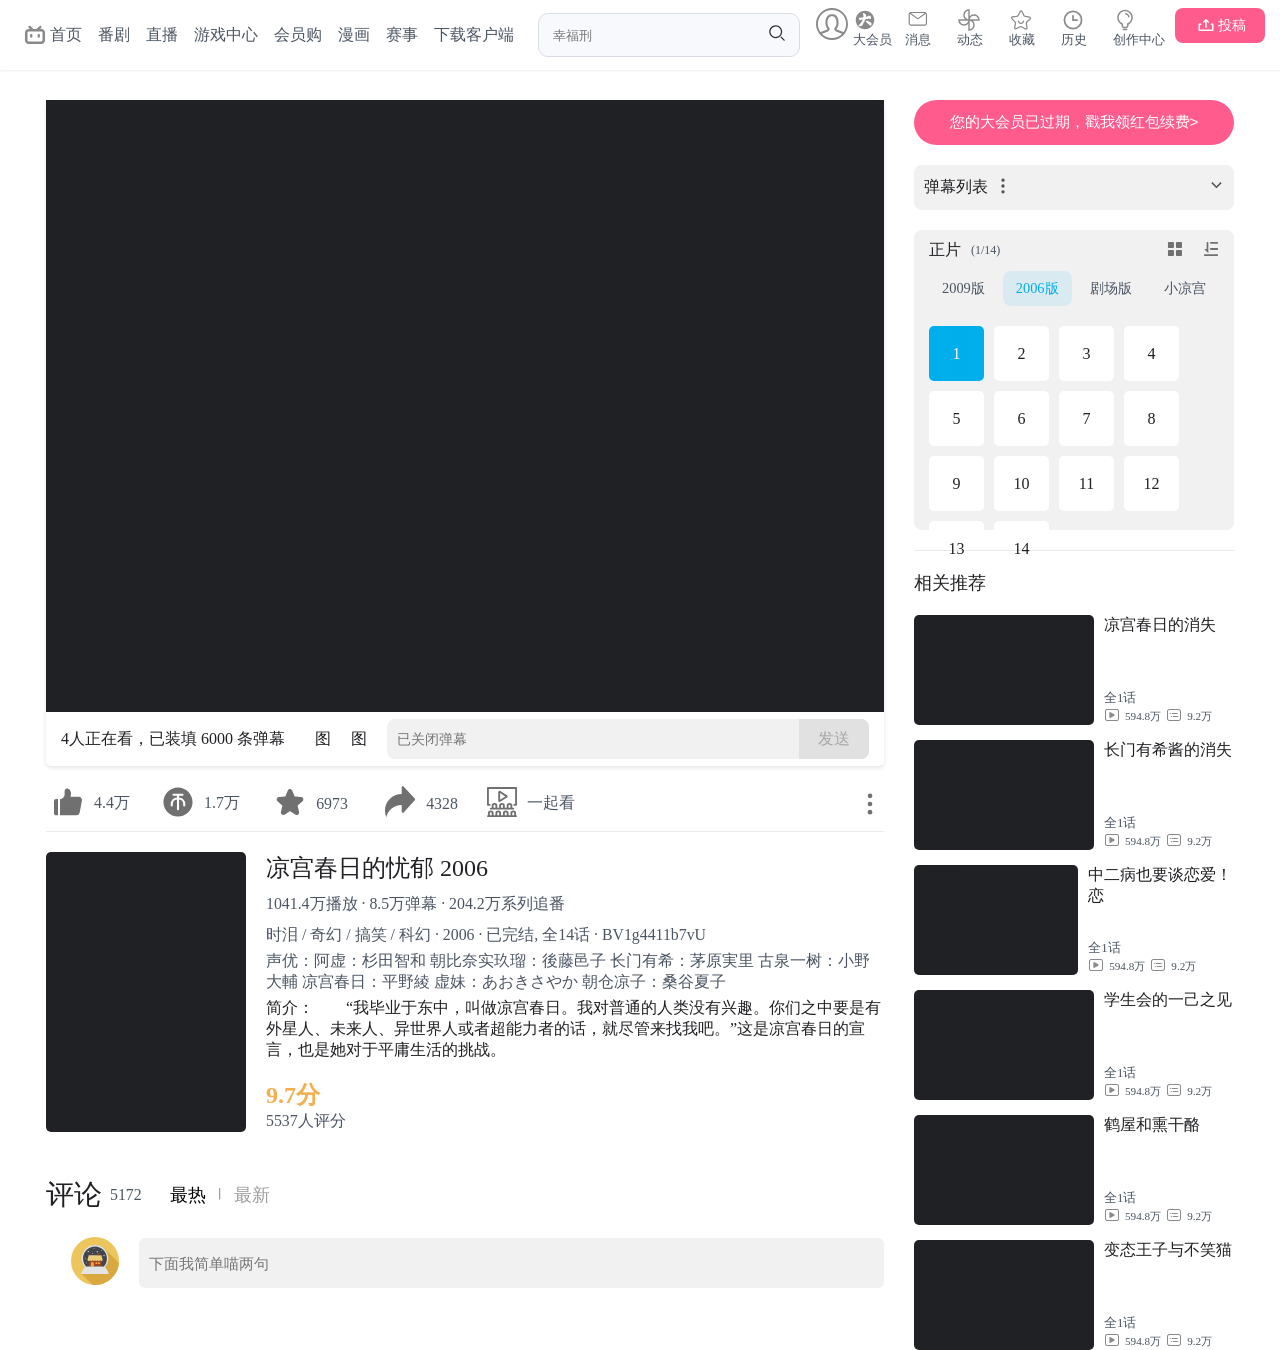
==== bilibili-anime/detail/index.html @ 94cf8c4b "b站番剧首页及详情页框架" ====
<!DOCTYPE html>
<html lang="en">
<head>
    <meta charset="UTF-8">
    <meta name="viewport" content="width=device-width, initial-scale=1.0">
    <title>凉宫春日的忧郁 2006-番剧-全集-高清</title>
    <link rel="stylesheet" href="style.css">
</head>
<body>
    <div class="page-container">
        <header class="site-header">
            <div class="header-inner">
                <nav class="main-nav">
                    <a href="#">
                        <svg t="1775876955881" class="icon" viewBox="0 0 1024 1024" version="1.1" xmlns="http://www.w3.org/2000/svg" p-id="27644" width="24" height="24"><path d="M774.4 134.4c12.8 12.8 12.8 25.6 12.8 38.4 0 12.8-6.4 25.6-12.8 38.4l-44.8 44.8h51.2c44.8 0 83.2 19.2 115.2 44.8 32 32 44.8 70.4 44.8 115.2v320c0 89.6-70.4 160-160 160H243.2c-89.6 0-160-70.4-160-160v-320C83.2 326.4 160 256 243.2 256h51.2l-51.2-51.2c-12.8-12.8-19.2-32-12.8-51.2 6.4-19.2 19.2-32 38.4-38.4 19.2-6.4 38.4 0 51.2 12.8l115.2 115.2c0 6.4 6.4 6.4 6.4 12.8H576c0-6.4 6.4-6.4 6.4-12.8L704 134.4c12.8-12.8 25.6-12.8 38.4-12.8 12.8-6.4 25.6 0 32 12.8z m6.4 230.4H243.2c-25.6 0-51.2 19.2-51.2 44.8v326.4c0 25.6 19.2 51.2 51.2 51.2h537.6c25.6 0 51.2-19.2 51.2-51.2V409.6c0-25.6-25.6-44.8-51.2-44.8zM352 467.2c32 0 51.2 25.6 51.2 51.2V576c0 32-25.6 51.2-51.2 51.2s-51.2-19.2-51.2-51.2v-51.2c0-32 19.2-57.6 51.2-57.6z m320 0c32 0 51.2 25.6 51.2 51.2V576c0 32-25.6 51.2-51.2 51.2s-51.2-19.2-51.2-51.2v-51.2c0-32 19.2-57.6 51.2-57.6z" p-id="27645" fill="#8a8a8a"></path></svg>
                        首页
                    </a>
                    <a href="#">番剧</a>
                    <a href="#">直播</a>
                    <a href="#">游戏中心</a>
                    <a href="#">会员购</a>
                    <a href="#">漫画</a>
                    <a href="#">赛事</a>
                    <a href="#">下载客户端</a>
                </nav>
                <div class="search-area">
                    <div class="search-box">
                        <input type="text" placeholder="幸福刑">
                        <span class="search-icon">
                            <svg t="1775877049359" class="icon" viewBox="0 0 1024 1024" version="1.1" xmlns="http://www.w3.org/2000/svg" p-id="28693" width="20" height="20"><path d="M446.112323 177.545051c137.567677 0.219798 252.612525 104.59798 266.162424 241.493333 13.562828 136.895354-78.778182 261.818182-213.617777 289.008485-134.852525 27.203232-268.386263-52.156768-308.945455-183.608889s25.018182-272.252121 151.738182-325.779394A267.235556 267.235556 0 0 1 446.112323 177.545051m0-62.060607c-182.794343 0-330.989899 148.195556-330.989899 330.989899s148.195556 330.989899 330.989899 330.989899 330.989899-148.195556 330.989899-330.989899-148.195556-330.989899-330.989899-330.989899z m431.321212 793.341415a30.849293 30.849293 0 0 1-21.94101-9.102223l-157.220202-157.220202c-11.752727-12.179394-11.584646-31.534545 0.37495-43.50707 11.972525-11.972525 31.327677-12.140606 43.494141-0.37495l157.220202 157.220202a31.036768 31.036768 0 0 1 6.723232 33.810101 31.004444 31.004444 0 0 1-28.651313 19.174142z m0 0" p-id="28694" fill="#2c2c2c"></path></svg>
                        </span>
                    </div> 
                </div>
                <div class="user-actions">
                    <div class="user-avatar">
                        <svg t="1775876701155" class="icon" viewBox="0 0 1024 1024" version="1.1" xmlns="http://www.w3.org/2000/svg" p-id="26487" width="32" height="32"><path d="M512 0.007C229.233 0.007 0.006 229.234 0.006 512.001c0 116.573 38.964 224.043 104.572 310.106a514.544 514.544 0 0 0 92.449 93.56c34.369 26.855 72.256 49.414 112.854 66.876 62.008 26.67 130.335 41.451 202.118 41.451 71.782 0 140.11-14.781 202.117-41.451 40.599-17.462 78.485-40.021 112.854-66.876a514.505 514.505 0 0 0 92.454-93.564c65.605-86.064 104.568-193.531 104.568-310.103C1023.993 229.234 794.766 0.007 512 0.007z m319.607 831.601c-34.275 34.274-73.195 62.459-115.998 84.059a454.565 454.565 0 0 1-27.691 12.832C632.232 952.052 573.045 963.994 512 963.994s-120.233-11.942-175.918-35.495a454.593 454.593 0 0 1-27.692-12.832c-42.803-21.6-81.724-49.784-115.999-84.059a459.579 459.579 0 0 1-4.492-4.562c6.345-2.848 14.245-5.729 23.918-9.08 8.408-2.914 17.111-5.929 25.845-9.618 14.907-6.285 30.451-12.971 46.14-19.715 23.398-10.057 47.578-20.449 69.995-29.666l30.563-8.35a33.222 33.222 0 0 0 10.139-4.712c12.417-8.538 22.049-22.939 30.785-39.576 0.767-1.452 1.502-2.988 2.253-4.467 0.417-0.814 0.824-1.631 1.232-2.447a569.712 569.712 0 0 0 7.364-15.315l1.502-3.233c2.09-4.481 3.085-9.264 3.094-14.016 0-0.098 0.017-0.196 0.017-0.286-0.009-1.265-0.148-2.515-0.294-3.763-0.041-0.359-0.034-0.719-0.09-1.079-0.146-0.979-0.424-1.942-0.661-2.905-0.147-0.604-0.237-1.224-0.417-1.819-0.326-1.071-0.776-2.107-1.217-3.145-0.188-0.456-0.326-0.938-0.538-1.396a33.693 33.693 0 0 0-5.51-8.22c-35.014-38.41-57.684-90.998-62.802-144.184a239.113 239.113 0 0 1-1.102-22.784c0-17.895 0.719-34.303 2.082-49.348 9.51-105.333 50.254-143.898 93.259-157.155 16.384-5.054 33.104-6.433 48.55-6.433 21.226 0 44.866 2.612 66.744 13.788 41.765 21.331 77.13 73.896 77.13 199.148 0 41.61-11.242 84.043-31.219 120.763-9.149 16.809-20.123 32.425-32.687 46.205a33.225 33.225 0 0 0-5.502 8.214 33.321 33.321 0 0 0-3.198 13.813c0 0.089-0.019 0.179-0.027 0.276-0.008 1.013 0.116 2.024 0.205 3.036 0.049 0.613 0.032 1.226 0.122 1.829 0.074 0.499 0.23 0.997 0.319 1.494 0.212 1.111 0.399 2.229 0.726 3.331 0.008 0.05 0.032 0.091 0.049 0.14a33.294 33.294 0 0 0 1.698 4.496l1.495 3.233c11.827 25.617 23.917 49.617 41.634 61.806a33.393 33.393 0 0 0 10.138 4.712l30.573 8.35c19.332 7.951 39.96 16.768 60.287 25.502 3.281 1.406 6.571 2.818 9.828 4.221h0.009c15.634 6.728 31.136 13.39 46.01 19.658 8.728 3.689 17.431 6.704 25.848 9.618 9.669 3.352 17.567 6.232 23.911 9.08a448.73 448.73 0 0 1-4.492 4.561z m48.364-57.002c-14.813-9.058-31.191-14.734-45.89-19.825-7.723-2.679-15.029-5.209-21.731-8.042-14.791-6.244-30.196-12.865-45.739-19.543a1668.28 1668.28 0 0 1-4.146-1.779c-23.021-9.903-46.623-20.034-68.77-29.104a34.286 34.286 0 0 0-3.92-1.329l-24.147-6.597c-2.891-3.992-6.351-10.344-9.486-16.564 6.687-8.579 12.858-17.568 18.612-26.841 30.858-49.708 48.01-108.477 48.01-167.711 0-115.636-28.652-185.581-69.323-226.627-40.671-41.046-93.359-53.185-141.433-53.185h-0.01c-87.136 0-189.434 39.871-207.842 219.477-1.91 18.579-2.914 38.654-2.914 60.336 0 4.392 0.098 8.784 0.276 13.167 0.409 9.527 1.291 19.021 2.556 28.467 1.648 12.27 3.976 24.441 7.028 36.417 2.033 8.001 4.408 15.902 7.045 23.715 0.155 0.466 0.285 0.931 0.449 1.396 0.441 1.274 0.939 2.53 1.388 3.804 11.298 31.602 27.429 61.349 47.879 87.586-0.303 0.597-0.613 1.185-0.915 1.78-0.555 1.07-1.103 2.146-1.666 3.199-0.253 0.467-0.497 0.914-0.751 1.372a172.445 172.445 0 0 1-2.016 3.608 99.177 99.177 0 0 1-1.29 2.189c-0.131 0.227-0.27 0.456-0.408 0.685a69.245 69.245 0 0 1-2.115 3.224l0.025 0.009c-0.114 0.156-0.237 0.359-0.343 0.507l-24.147 6.588c-1.34 0.367-2.646 0.808-3.919 1.329-23.461 9.616-48.605 20.435-72.933 30.884-15.543 6.678-30.939 13.299-45.732 19.543-6.71 2.833-14.008 5.363-21.731 8.042-14.702 5.092-31.081 10.768-45.895 19.826-19.277-26.941-35.513-55.919-48.527-86.688-23.553-55.686-35.495-114.873-35.495-175.918S71.947 391.77 95.5 336.085c22.762-53.816 55.361-102.16 96.891-143.69s89.874-74.128 143.69-96.891C391.767 71.949 450.955 60.007 512 60.007c61.045 0 120.232 11.942 175.918 35.495 53.815 22.763 102.159 55.361 143.689 96.891 41.529 41.53 74.128 89.875 96.891 143.69 23.553 55.685 35.495 114.873 35.495 175.918s-11.942 120.232-35.495 175.918c-13.015 30.769-29.251 59.746-48.527 86.687z" fill="#8a8a8a" p-id="26488"></path></svg>
                    </div>
                    <button class="icon-btn">
                        <div class="btn-icon">
                            <svg t="1775875142029" class="icon" viewBox="0 0 1024 1024" version="1.1" xmlns="http://www.w3.org/2000/svg" p-id="9414" width="24" height="24"><path d="M579.490909 546.909091zM572.509091 544.581818v-2.327273 2.327273zM512 116.363636C293.236364 116.363636 116.363636 293.236364 116.363636 512s176.872727 395.636364 395.636364 395.636364 395.636364-176.872727 395.636364-395.636364S730.763636 116.363636 512 116.363636z m-132.654545 288.581819h20.945454c0 2.327273-4.654545 2.327273-6.981818 2.327272h-6.981818c-2.327273 0-4.654545 0-6.981818-2.327272 0 2.327273 0 2.327273 0 0z m-16.29091 2.327272c4.654545 0 9.309091 0 11.636364-2.327272h2.327273c-6.981818 0-13.963636 2.327273-23.272727 2.327272h9.30909z m-34.90909 4.654546c4.654545 0 6.981818 0 11.636363-2.327273-2.327273 2.327273-6.981818 2.327273-11.636363 2.327273z m-6.981819 2.327272c-9.309091 2.327273-16.290909 4.654545-25.6 6.981819V418.909091c9.309091-2.327273 18.618182-4.654545 25.6-4.654546z m200.145455 76.8l-11.636364 2.327273-2.327272 2.327273-2.327273 4.654545v4.654546l2.327273-4.654546v-2.327272l2.327272 2.327272 2.327273-2.327272 2.327273 2.327272-2.327273-2.327272 2.327273 2.327272 2.327272 2.327273v2.327273l-2.327272 2.327273-2.327273 4.654545h-2.327273l2.327273 2.327273 2.327273 2.327272-4.654546 9.309091-4.654545 9.309091v2.327273l-2.327273 6.981818v4.654546h-2.327273l-2.327272-2.327273V553.890909l-2.327273 2.327273v2.327273l2.327273-2.327273v-4.654546l2.327272 2.327273v2.327273l2.327273 2.327273v4.654545l-2.327273 2.327273-2.327272 2.327272 2.327272 2.327273v4.654546-2.327273l-2.327272 4.654545 2.327272 2.327273h-2.327272l-9.309091 2.327273v-11.636364l2.327272-4.654545v-4.654546H488.727273v-4.654545 4.654545h-2.327273V558.545455l2.327273-2.327273h2.327272l2.327273-2.327273v-6.981818h2.327273l2.327273-4.654546v-2.327272l-2.327273-2.327273-2.327273 2.327273h-2.327273V535.272727l-2.327272 2.327273-2.327273 6.981818-2.327273 9.309091v4.654546l-4.654545 2.327272v4.654546h2.327273v4.654545l4.654545 2.327273h-2.327273l2.327273 4.654545-4.654545 2.327273v4.654546l2.327272 2.327272-4.654545 4.654546v-4.654546l-2.327273-2.327272h-4.654545 2.327272V581.818182v2.327273l-2.327272 2.327272v-2.327272h-2.327273V577.163636v4.654546l-4.654546 4.654545-2.327272 2.327273v11.636364h2.327272l2.327273-2.327273v4.654545l-2.327273-2.327272h-2.327272l-2.327273 4.654545v-2.327273 2.327273-2.327273l-2.327273 2.327273v2.327273l-2.327272 2.327273-2.327273 4.654545v2.327273l-2.327273 2.327272v4.654546h2.327273v-2.327273l4.654545-4.654545v-2.327273 4.654545l-2.327272 2.327273-2.327273 4.654546h2.327273v2.327272h-4.654546V635.345455v-2.327273l-2.327273 2.327273-2.327272-2.327273V640l-2.327273 4.654545v2.327273l-2.327273 2.327273-2.327273 4.654545v4.654546h2.327273l-2.327273 2.327273v2.327272l-2.327272 4.654546-4.654546 9.309091v2.327272l-4.654545 4.654546v2.327273l-2.327273 2.327272h2.327273v2.327273l-2.327273 2.327273-9.309091 4.654545v11.636364l-4.654545 2.327273 2.327272 2.327272-2.327272 4.654546h-2.327273v2.327272l-4.654545 2.327273v2.327273l-2.327273 4.654545-2.327273 4.654546-2.327273 4.654545-2.327272 2.327273-2.327273 2.327273-4.654546 2.327272h-2.327272v2.327273l2.327272 2.327273h-4.654545l-2.327273 2.327273h-2.327272l-2.327273 2.327272H372.363636v4.654546h-2.327272l-9.309091 2.327273-4.654546 2.327272h-2.327272l-2.327273 2.327273h-4.654546l2.327273-2.327273h-2.327273l-2.327272 2.327273h-2.327273l-2.327273 2.327273h-6.981818l-4.654545 2.327272h-6.981819l-2.327272 2.327273h-25.6l-9.309091-2.327273h-2.327273l-11.636364-4.654545-6.981818-9.309091-6.981818-2.327273v-4.654545l-4.654545-2.327273-6.981819-2.327273-4.654545-4.654545-2.327273 2.327273v-2.327273h4.654546l-4.654546-2.327273v-2.327272l-2.327273-4.654546v-2.327273l4.654546-6.981818V721.454545h2.327273l4.654545-2.327272h2.327273l2.327273-2.327273h-2.327273H256l2.327273-4.654545h2.327272l6.981819-2.327273 6.981818-4.654546v-2.327272h2.327273v2.327272l2.327272-2.327272V698.181818h2.327273l2.327273-2.327273h2.327272l2.327273-4.654545 16.290909-16.290909 2.327273-4.654546 4.654545-6.981818 2.327273-4.654545 2.327273-2.327273 2.327273-4.654545 4.654545-2.327273 2.327273-4.654546 2.327273-2.327272v-2.327273h2.327272v2.327273h2.327273l2.327273-4.654546v-4.654545l2.327272-2.327273v2.327273l2.327273-2.327273 2.327273-2.327273v-4.654545 2.327273l4.654545-2.327273 2.327273-6.981818v-2.327273l2.327273-4.654545 2.327273-2.327273 2.327272-2.327273v2.327273l44.218182-69.818182 2.327273-4.654545h-2.327273l2.327273-2.327273v-2.327273l2.327273-4.654545h2.327272v-2.327273l2.327273-2.327273v2.327273l2.327273-2.327273v-4.654545l9.309091-9.309091-11.636364-2.327273v-2.327273l2.327273-2.327272v-2.327273l2.327272-4.654546h-2.327272v2.327273l-2.327273-2.327273V488.727273c-4.654545 0-6.981818 0-11.636364 2.327272-2.327273 0-6.981818 0-9.309091 2.327273-2.327273 2.327273-4.654545 2.327273-6.981818 2.327273-6.981818 2.327273 0 2.327273-4.654545 4.654545-2.327273 0-4.654545 2.327273-6.981818 4.654546-2.327273 2.327273-6.981818 4.654545-11.636364 4.654545H349.090909c2.327273 0 4.654545-2.327273 6.981818-2.327272 2.327273 0 4.654545 0 6.981818-2.327273-11.636364 0-32.581818 2.327273-30.254545 2.327273-2.327273-2.327273-4.654545-2.327273-6.981818 0 0 2.327273 0 2.327273-4.654546 2.327272 2.327273 0 2.327273-2.327273 4.654546-2.327272-4.654545 0-6.981818 0-9.309091 2.327272-2.327273 2.327273-4.654545 0-2.327273 0h-2.327273c-2.327273 2.327273-2.327273 4.654545-4.654545 4.654546h-6.981818c-2.327273 0-4.654545 0-6.981818 2.327272 0 0-2.327273 0-2.327273 2.327273-2.327273-2.327273-9.309091-4.654545-9.309091-4.654545-2.327273-2.327273-6.981818-4.654545-6.981818-9.309091 0 0-2.327273-4.654545-4.654546-6.981818 0-2.327273-4.654545-9.309091-6.981818-9.309091 0-2.327273-2.327273-6.981818-2.327273-6.981818-4.654545-4.654545-4.654545-13.963636-6.981818-18.618182-2.327273-2.327273-2.327273-6.981818-2.327272-11.636364h-2.327273c0-2.327273 0-9.309091 2.327273-11.636364v-9.30909c0-2.327273-2.327273-6.981818-2.327273-9.309091 0-4.654545 0-9.309091 4.654545-11.636364 0 0 2.327273 0 2.327273 4.654545 0 2.327273 2.327273 2.327273 4.654545 2.327273 4.654545 0 6.981818 0 11.636364-2.327273h2.327273c2.327273 0 4.654545 2.327273 6.981818 0 2.327273-2.327273 4.654545-2.327273 6.981818-2.327272h2.327273c-2.327273 2.327273-6.981818 6.981818-9.309091 6.981818-2.327273 0-4.654545 2.327273-4.654545 2.327273 2.327273 0 4.654545 0 6.981818-2.327273v2.327273c6.981818 0 11.636364 0 18.618182-2.327273 6.981818 0 16.290909-2.327273 23.272727-2.327273 13.963636 0 25.6-4.654545 37.236363-6.981818 9.309091-2.327273 41.890909-9.309091 48.872728-9.309091h4.654545c0-2.327273 2.327273-2.327273 4.654546-2.327273v2.327273h2.327272l2.327273-2.327273h9.309091c0-2.327273 0-4.654545 2.327273-4.654545 0 0-2.327273 0-2.327273 2.327273v-4.654546c0 2.327273 2.327273 2.327273 2.327273 2.327273h4.654545v-4.654546l2.327273-2.327272 2.327273-2.327273h-2.327273v-2.327273l2.327273-2.327272v-4.654546h-2.327273V372.363636H442.181818v-2.327272l2.327273-4.654546-2.327273 2.327273V360.727273l2.327273-2.327273V349.090909l2.327273-4.654545-2.327273-9.309091v-11.636364l-2.327273-4.654545-2.327273-20.945455-2.327272-2.327273v-2.327272l-2.327273-2.327273 2.327273-4.654546h-2.327273v-4.654545l-6.981818-2.327273v-6.981818l-2.327273-6.981818-2.327273-2.327273 2.327273-4.654545-6.981818-2.327273 2.327273-2.327273v-2.327272H418.909091l-2.327273-4.654546-2.327273-2.327273v-4.654545l2.327273-2.327273V232.727273h2.327273l2.327273-2.327273h2.327272l2.327273-2.327273h4.654546v-2.327272h-2.327273H449.163636l4.654546 2.327272 2.327273-2.327272h2.327272l4.654546 2.327272h2.327272v-2.327272H472.436364l4.654545 2.327272 4.654546 2.327273h6.981818l4.654545 2.327273 6.981818 4.654545 2.327273 2.327273h2.327273l2.327273 2.327273 4.654545 2.327272 2.327273 2.327273v4.654546l6.981818 4.654545 2.327273 4.654545 4.654545 4.654546 2.327273 4.654545 2.327273-2.327272 2.327272 2.327272 2.327273 4.654546h2.327273l2.327272 4.654545 2.327273 4.654546 2.327273 2.327272h2.327273v2.327273l2.327272 2.327273v2.327273l2.327273 2.327272v2.327273l2.327273 4.654546-2.327273 2.327272h2.327273l2.327273 4.654546v13.963636h2.327272l-2.327272 6.981818v6.981818l-2.327273 2.327273v4.654546l2.327273 2.327272-2.327273 4.654546-2.327273 2.327273 2.327273 2.327272-6.981818 9.309091 2.327272 4.654546v4.654545h-2.327272v9.309091l4.654545-2.327273h-2.327273 2.327273c2.327273 2.327273 4.654545 0 4.654546 0 2.327273 0 4.654545-2.327273 4.654545-2.327272h4.654545v-2.327273h2.327273c2.327273 0 2.327273 0 2.327273-2.327273 4.654545-2.327273 9.309091 0 13.963636-2.327273 2.327273 0 6.981818-4.654545 9.309091-6.981818 2.327273 0 2.327273-2.327273 4.654546-2.327273h-6.981819l-2.327272-4.654545h2.327272c0-2.327273 2.327273-4.654545 2.327273-4.654545h4.654546v-2.327273c2.327273 0 2.327273 0 2.327272 2.327273 0 0 2.327273 0 2.327273-2.327273s2.327273-2.327273 2.327273-4.654546v4.654546c2.327273 0 2.327273 0 4.654545-2.327273l2.327273-2.327273H621.381818c0-2.327273 0-2.327273 2.327273-2.327272 2.327273-2.327273 4.654545-2.327273 4.654545-2.327273h2.327273s4.654545 2.327273 4.654546 0c0 0 2.327273-2.327273 4.654545-2.327273l-2.327273-2.327273-2.327272 2.327273c-2.327273 0-4.654545-2.327273-2.327273-2.327273 2.327273-2.327273 4.654545-2.327273 6.981818-2.327272 0 0 0-2.327273 2.327273-2.327273h4.654545s2.327273 2.327273 4.654546 2.327273c0 0 4.654545-6.981818 6.981818-6.981818 2.327273 0 2.327273 2.327273 2.327273 2.327272v2.327273c2.327273-2.327273 2.327273 0 4.654545 0v2.327273c2.327273 0 2.327273 0 2.327273-2.327273 0 0 2.327273 0 2.327272-2.327273s2.327273-2.327273 4.654546 0l2.327273 2.327273c2.327273 0 2.327273 0 4.654545 2.327273h4.654546s0-2.327273 2.327272-2.327273c0 2.327273 0 2.327273 2.327273 2.327273l2.327273-2.327273c2.327273 0 2.327273 2.327273 2.327272 2.327273s0 2.327273 2.327273 0c0 0 4.654545 2.327273 4.654546 4.654545s0 2.327273 2.327272 4.654546h2.327273c2.327273 0 2.327273 0 2.327273-2.327273s4.654545-2.327273 4.654545-2.327273l4.654546-4.654545h2.327272v9.309091s2.327273 2.327273 0 2.327272h2.327273v4.654546c0-2.327273 2.327273-4.654545 2.327273-6.981818l2.327273-4.654546s2.327273 0 2.327272 2.327273c0-2.327273 2.327273-6.981818 4.654546-6.981818 0-2.327273 2.327273 0 4.654545-2.327273l2.327273-2.327273 2.327273-2.327272 2.327272 2.327272v4.654546l2.327273-2.327273c0 4.654545 2.327273 2.327273 4.654546 4.654545 0 0-2.327273 2.327273-2.327273 4.654546 0 0 2.327273 2.327273 0 4.654545v2.327273l2.327273-2.327273s2.327273 0 2.327272 2.327273 2.327273 2.327273 0 4.654546c-2.327273-2.327273-2.327273 0-4.654545 0 0 2.327273-2.327273 2.327273-2.327273 4.654545v-2.327273-4.654545c-2.327273 0-2.327273 2.327273-2.327273 6.981818-2.327273-2.327273-2.327273-2.327273-2.327272 0v2.327273l-2.327273 2.327272h2.327273c2.327273 0 4.654545 0 4.654545 2.327273v2.327273c0-2.327273 2.327273-4.654545 2.327273-6.981818h2.327273l-2.327273-2.327273h2.327273c2.327273 0 2.327273 0 2.327272 2.327273s0 2.327273 2.327273 4.654545c2.327273 0 2.327273 2.327273 2.327273 2.327273v4.654545h2.327273v2.327273c0 2.327273 2.327273 4.654545 0 4.654546l-2.327273 2.327272c-2.327273 2.327273 4.654545 2.327273 4.654545 2.327273v2.327273c-2.327273 2.327273 2.327273 2.327273 0 4.654545 13.963636 44.218182-6.981818 62.836364-9.309091 62.836364l-2.327272 2.327273h-4.654546c0 2.327273-11.636364 11.636364-13.963636 11.636363v-6.981818 2.327273c-2.327273 0-4.654545 2.327273-2.327273 4.654545v2.327273l-2.327273 2.327273c0-2.327273-2.327273-2.327273-2.327272-4.654546l-2.327273-2.327273s-2.327273 6.981818-2.327273 4.654546v2.327273c0-2.327273-2.327273-9.309091-2.327273-11.636364-2.327273-2.327273-2.327273 9.309091-4.654545 9.309091l-4.654545-4.654546c0-2.327273-4.654545-9.309091-4.654546-9.30909v6.981818h-2.327273v-4.654546s0 2.327273-2.327272 0c0-2.327273-4.654545-4.654545-4.654546-2.327272v6.981818c-2.327273-2.327273-2.327273-2.327273-2.327273-4.654546-2.327273 0-6.981818-2.327273-6.981818-2.327272l-2.327272-2.327273v2.327273h-2.327273c0-2.327273-4.654545-2.327273-4.654546-2.327273s2.327273-2.327273 0-2.327273l-2.327272 2.327273h-4.654546c-2.327273 0-2.327273 2.327273 0 2.327273h-4.654545c0 2.327273 0 2.327273-2.327273 2.327272 0 0-2.327273-2.327273-2.327273-4.654545-2.327273 0-4.654545 2.327273-4.654545 2.327273H651.636364c-2.327273 0-4.654545 0-4.654546-2.327273l-6.981818 4.654545c0-2.327273-2.327273-2.327273-2.327273-2.327272v4.654545c-4.654545 0-9.309091 4.654545-13.963636 6.981818h-6.981818H602.763636V465.454545h-2.327272c-2.327273 0-4.654545-2.327273-2.327273-2.327272h-4.654546c2.327273 0 2.327273 2.327273 4.654546 4.654545 0 2.327273-2.327273 2.327273-2.327273 2.327273l-4.654545-2.327273h-4.654546s-4.654545-2.327273-4.654545-4.654545h-2.327273c2.327273 0 4.654545 2.327273 4.654546 2.327272s-6.981818 4.654545-6.981819 2.327273h-2.327272c-2.327273 0-6.981818 2.327273-6.981819 2.327273-9.309091 0-4.654545 2.327273-16.290909 2.327273 0 2.327273 0 2.327273 2.327273 2.327272h-2.327273c0 2.327273 0 2.327273 2.327273 2.327273-2.327273 0-4.654545 0-6.981818 2.327273 0-2.327273 2.327273-2.327273 2.327273-4.654546-4.654545 2.327273-9.309091 2.327273-13.963637 2.327273v2.327273c9.309091 0 16.290909 2.327273 9.309091 2.327273h-2.327273c4.654545 0 0 2.327273 0 4.654545l-18.618181 2.327273-2.327273 2.327272z m27.927273-121.018181c2.327273-2.327273 4.654545-2.327273 6.981818-2.327273h-2.327273-2.327273 2.327273c0 4.654545-2.327273 4.654545-4.654545 2.327273 0 2.327273 2.327273 2.327273 0 0z m242.036363 325.818181v9.309091-4.654545 2.327273h-4.654545l-4.654546 18.618181v9.309091l-2.327272 2.327273v2.327273l-2.327273 2.327273v2.327272H770.327273l-2.327273 4.654546h-4.654545v4.654545-2.327273 4.654546h-2.327273v-2.327273V756.363636v-4.654545 2.327273h-2.327273V761.018182h-2.327273l-2.327272 2.327273h-2.327273v2.327272-4.654545 2.327273l-2.327273 4.654545v-9.309091 2.327273l-2.327273 4.654545v2.327273-11.636364l-2.327272-2.327272-2.327273-4.654546V744.727273H735.418182l-2.327273-2.327273h-4.654545l-2.327273-2.327273H721.454545v2.327273-4.654545l-2.327272-2.327273h-2.327273v-4.654546h-9.309091v-2.327272l-2.327273-2.327273h-2.327272l-4.654546-6.981818-6.981818-6.981818-6.981818-4.654546h-2.327273v-2.327273l-2.327273-2.327272-2.327272-2.327273H674.909091V698.181818h-4.654546v-2.327273L616.727273 651.636364v-2.327273h-2.327273l-2.327273-2.327273v2.327273h-2.327272l-2.327273-4.654546v-2.327272l-4.654546-4.654546h-2.327272l-9.309091-9.309091-4.654546-4.654545-2.327272-2.327273-2.327273-2.327273-2.327273-4.654545h-2.327273l-2.327272-2.327273h-2.327273v-2.327272h-2.327273l-2.327273-2.327273v-4.654546l-2.327272-2.327272h-2.327273l-2.327273-2.327273-2.327272-2.327273-2.327273-2.327273-2.327273-2.327272-2.327273-2.327273h-2.327272v-2.327273l-4.654546-4.654545h-2.327273 2.327273v-2.327273 2.327273H551.563636v2.327273h4.654546-2.327273V581.818182h2.327273l-2.327273-2.327273-2.327273-2.327273-2.327272-2.327272h-2.327273l-2.327273-2.327273v-2.327273h2.327273l-16.290909-11.636363h-4.654546l-2.327272-2.327273v-2.327273h-2.327273v-2.327273h11.636364l4.654545 2.327273h2.327273v2.327273h2.327272v2.327273H549.236364l2.327272-2.327273H558.545455V549.236364h2.327272v2.327272l2.327273 2.327273h11.636364-2.327273l-2.327273-2.327273v-2.327272h-2.327273 2.327273l2.327273 2.327272h2.327273-2.327273 2.327273l2.327272 2.327273h2.327273v2.327273h4.654546V549.236364h2.327272v-2.327273h2.327273v-2.327273l-2.327273-2.327273h2.327273v-2.327272h-2.327273v-2.327273h-2.327272V535.272727h2.327272l2.327273 2.327273h4.654545v2.327273l2.327273-2.327273h2.327273v2.327273h2.327273l-2.327273-2.327273V535.272727 542.254545h2.327273v-2.327272h-2.327273 2.327273l4.654545 2.327272h4.654546l2.327272 2.327273h2.327273l2.327273 2.327273v2.327273h4.654545l4.654546 2.327272h2.327272v-2.327272H635.345455l4.654545 2.327272v2.327273h2.327273l2.327272 2.327273h2.327273l6.981818 4.654545v2.327273l4.654546 2.327273h4.654545l4.654546 4.654545 9.309091 6.981818 2.327272 2.327273 2.327273 2.327273h2.327273v-2.327273h4.654545l2.327273 2.327273h2.327273v2.327273h13.963636v2.327272h4.654546v2.327273h2.327272v2.327273h4.654546v2.327272h4.654545v2.327273H730.763636l2.327273 2.327273h2.327273v2.327273l2.327273 2.327272h2.327272l2.327273 2.327273v2.327273h2.327273l2.327272 2.327273h2.327273v2.327272l2.327273 2.327273h9.309091l2.327273 2.327273v2.327272l2.327272 2.327273 4.654546 2.327273 2.327272 4.654545h2.327273v2.327273l4.654546 4.654546 4.654545 6.981818v4.654545l6.981818 48.872727v-2.327272 2.327272z" fill="#8a8a8a" p-id="9415"></path></svg>
                        </div>
                        <div class="btn-name">大会员</div>
                    </button>
                    <button class="icon-btn">
                        <div class="btn-icon">
                            <svg t="1775875509747" class="icon" viewBox="0 0 1024 1024" version="1.1" xmlns="http://www.w3.org/2000/svg" p-id="10513" width="24" height="24"><path d="M835.6 756H260c-57.4 0-104.1-46.7-104.1-104.2V274.2c0-57.4 46.7-104.1 104.1-104.1h575.6c57.4 0 104.2 46.7 104.2 104.1v377.6c0 57.5-46.8 104.2-104.2 104.2zM260 218.3c-30.8 0-55.8 25-55.8 55.8v377.6c0 30.8 25 55.9 55.8 55.9h575.6c30.8 0 55.9-25.1 55.9-55.9V274.2c0-30.8-25.1-55.8-55.9-55.8H260z" fill="#828282" p-id="10514"></path><path d="M547.8 476.1c-14.6 0-29.1-4.4-41.3-13.3L193 234.1l28.5-39L535 423.8c7.3 5.4 18.3 5.3 25.6 0L874.2 195l28.5 39-313.6 228.8c-12.2 8.9-26.7 13.3-41.3 13.3z" fill="#828282" p-id="10515"></path></svg>
                        </div>
                        <div class="btn-name">消息</div>
                    </button>
                    <button class="icon-btn">
                        <div class="btn-icon">
                            <svg t="1775875565501" class="icon" viewBox="0 0 1024 1024" version="1.1" xmlns="http://www.w3.org/2000/svg" p-id="12073" width="24" height="24"><path d="M541.87 55.47l-0.06 296.95c44.59-51.23 110.27-83.62 183.53-83.62 134.32 0 243.2 108.88 243.2 243.2v29.87l-296.95-0.06c51.23 44.59 83.62 110.27 83.62 183.53 0 134.32-108.88 243.2-243.2 243.2h-29.87l0.02-296.91c-44.59 51.21-110.26 83.58-183.49 83.58-134.32 0-243.2-108.88-243.2-243.2v-29.87l296.95 0.06c-51.23-44.59-83.62-110.27-83.62-183.53 0-134.32 108.88-243.2 243.2-243.2h29.87z m0 488.83v362.03l5-0.83c81.83-15.74 144.32-85.85 148.39-171.27l0.21-8.89c0-89.41-63.95-163.87-148.6-180.16l-5-0.88z m-62.17-2.43H117.67l0.83 5c15.74 81.83 85.85 144.32 171.27 148.39l8.89 0.21c89.41 0 163.87-63.95 180.16-148.6l0.88-5z m245.63-213.34c-89.41 0-163.87 63.95-180.16 148.6l-0.88 5h362.03l-0.83-5c-15.74-81.83-85.85-144.32-171.27-148.39l-8.89-0.21z m-243.2-210.9l-5 0.88c-84.65 16.28-148.6 90.75-148.6 180.16l0.21 8.89c4.07 85.42 66.56 155.53 148.39 171.27l5 0.83V117.63z" p-id="12074" fill="#8a8a8a"></path></svg>
                        </div>
                        <div class="btn-name">动态</div>
                    </button>
                    <button class="icon-btn">
                        <div class="btn-icon">
                            <svg t="1775875830962" class="icon" viewBox="0 0 1024 1024" version="1.1" xmlns="http://www.w3.org/2000/svg" p-id="13232" width="24" height="24"><path d="M727.45 925.23a69.68 69.68 0 0 1-33.44-8.6l-168.41-92a42.68 42.68 0 0 0-39.7-0.63l-171.24 86.61a69.67 69.67 0 0 1-99.92-75L250.17 647a42.65 42.65 0 0 0-11.67-38L103.23 472.93a69.67 69.67 0 0 1 40.5-118.21L334 330.14a42.64 42.64 0 0 0 32.49-22.83l87.64-170.7a69.67 69.67 0 0 1 124.94 2L661.29 312A42.65 42.65 0 0 0 693 335.83l189.43 30.6a69.67 69.67 0 0 1 36.72 119.44L779.68 617.61a42.66 42.66 0 0 0-12.87 37.56l29.44 189.62a69.81 69.81 0 0 1-68.8 80.44z m-7.61-55.91A15.77 15.77 0 0 0 743 853.06l-29.46-189.62a96.57 96.57 0 0 1 29.13-85l139.51-131.77a15.76 15.76 0 0 0-8.31-27L684.44 389a96.54 96.54 0 0 1-71.87-54l-82.18-173.4a15.76 15.76 0 0 0-28.27-0.44l-87.64 170.7a96.55 96.55 0 0 1-73.54 51.67l-190.31 24.65a15.76 15.76 0 0 0-9.16 26.75L276.74 571a96.55 96.55 0 0 1 26.41 85.91l-35.43 188.62a15.77 15.77 0 0 0 22.61 17l171.24-86.59a96.52 96.52 0 0 1 89.86 1.42l168.41 92z" fill="#8a8a8a" p-id="13233"></path><path d="M512 679.11c-71.34 0-129.38-53.2-129.38-118.59a27 27 0 1 1 53.91 0c0 35.66 33.86 64.68 75.47 64.68s75.47-29 75.47-64.68a27 27 0 1 1 53.9 0c0 65.39-58.03 118.59-129.37 118.59z" fill="#8a8a8a" p-id="13234"></path></svg>                        </div>
                        <div class="btn-name">收藏</div>
                    </button>
                    <button class="icon-btn">
                        <div class="btn-icon">
                            <svg t="1775875864914" class="icon" viewBox="0 0 1025 1024" version="1.1" xmlns="http://www.w3.org/2000/svg" p-id="14335" width="24" height="24"><path d="M512.61025 108.624553A402.765197 402.765197 0 1 0 915.375447 512.61025 403.253397 403.253397 0 0 0 512.61025 108.624553z m0 732.300358A329.535161 329.535161 0 1 1 842.145411 512.61025 329.779261 329.779261 0 0 1 512.61025 840.924911z m172.578785-358.583075H549.225268v-143.530871a36.615018 36.615018 0 0 0-73.230036 0v180.145888a36.615018 36.615018 0 0 0 36.615018 36.615018h172.578785a36.615018 36.615018 0 0 0 0-73.230035z" p-id="14336" fill="#8a8a8a"></path></svg>                        </div>
                        <div class="btn-name">历史</div>
                    </button>
                    <button class="icon-btn">
                        <div class="btn-icon">
                            <svg t="1775875987070" class="icon" viewBox="0 0 1024 1024" version="1.1" xmlns="http://www.w3.org/2000/svg" p-id="24045" width="24" height="24"><path d="M512 514.5c3.22 0 3.22-5 0-5s-3.22 5 0 5z" fill="#8a8a8a" p-id="24046"></path><path d="M639.23 713.33c-11.73 0-22.97-6.65-28.27-17.98-7.29-15.6-0.56-34.16 15.04-41.45 45.81-21.42 84.63-55.22 112.24-97.75 28.32-43.62 43.29-94.3 43.29-146.56 0-72-28.04-139.68-78.95-190.59S584 140.05 512 140.05 372.32 168.09 321.41 219s-78.95 118.59-78.95 190.59c0 51.86 14.75 102.2 42.66 145.59 27.21 42.29 65.51 76.09 110.76 97.73 15.54 7.43 22.11 26.04 14.68 41.58s-26.05 22.11-41.58 14.68c-55.71-26.64-102.84-68.22-136.31-120.25-34.39-53.47-52.57-115.48-52.57-179.33 0-44.79 8.78-88.26 26.1-129.2 16.72-39.53 40.64-75.02 71.12-105.49s65.96-54.4 105.49-71.12c40.94-17.32 84.41-26.09 129.2-26.09s88.26 8.78 129.2 26.09c39.53 16.72 75.02 40.64 105.49 71.12s54.4 65.96 71.12 105.49c17.32 40.94 26.1 84.41 26.1 129.2 0 64.35-18.45 126.77-53.35 180.53-33.98 52.33-81.74 93.92-138.14 120.29a31.42 31.42 0 0 1-13.2 2.92z" fill="#8a8a8a" p-id="24047"></path><path d="M543.71 864.29H480.3c-65.33 0-118.47-53.15-118.47-118.47v-59.33c0-17.22 13.96-31.18 31.18-31.18s31.18 13.96 31.18 31.18v59.33c0 30.94 25.17 56.11 56.11 56.11h63.41c30.94 0 56.11-25.17 56.11-56.11v-59.33c0-17.22 13.96-31.18 31.18-31.18s31.18 13.96 31.18 31.18v59.33c0 65.32-53.15 118.47-118.47 118.47zM585.71 946.31H438.29c-17.22 0-31.18-13.96-31.18-31.18s13.96-31.18 31.18-31.18H585.7c17.22 0 31.18 13.96 31.18 31.18s-13.95 31.18-31.17 31.18zM674.47 402.58c-14.14 0-26.94-9.68-30.32-24.03-12.29-52.11-54.21-92.18-106.79-102.1-16.92-3.19-28.05-19.5-24.86-36.42 3.19-16.92 19.5-28.05 36.42-24.86 76.79 14.48 137.99 72.99 155.93 149.07 3.95 16.76-6.43 33.55-23.19 37.51-2.42 0.56-4.82 0.83-7.19 0.83z" fill="#8a8a8a" p-id="24048"></path></svg>
                        </div>
                        <div class="btn-name">创作中心</div>
                    </button>
                    <button class="upload-btn">
                        <div class="btn-icon">
                            <svg t="1775876175160" class="icon" viewBox="0 0 1024 1024" version="1.1" xmlns="http://www.w3.org/2000/svg" p-id="25262" width="24" height="24"><path d="M800 768H224a32 32 0 0 1-32-32v-256a32 32 0 0 1 32-32h64a32 32 0 1 1 0 64H256v192h512v-192h-32a32 32 0 0 1 0-64h64a32 32 0 0 1 32 32v256a32 32 0 0 1-32 32z m-256-402.72v242.752a32 32 0 0 1-64 0v-242.88l-41.28 41.28a32 32 0 0 1-45.12-45.12l94.08-94.08a31.936 31.936 0 0 1 19.808-10.88 31.968 31.968 0 0 1 27.232 8.96l96 96A32 32 0 0 1 608 416a32 32 0 0 1-22.72-9.28L544 365.28z" fill="#fff" p-id="25263"></path></svg>
                        </div>
                        <div class="btn-name">投稿</div>
                    </button>
                </div>
            </div>
        </header>

        <section class="main-content">
            <div class="main-left">
                <div class="video-area">
                    <div class="video-thumb">
                        
                    </div>
                    <div class="player-sending-area">
                        <div class="player-sending-info">
                            4人正在看，已装填 6000 条弹幕
                        </div>
                        <div class="player-sending-btns">
                            <div class="sending-btn">图</div>
                            <div class="sending-btn">图</div>
                        </div>
                        <div class="player-sending-input">
                            <input class="input-set" type="text" placeholder="已关闭弹幕">
                            <div class="input-btn">发送</div>
                        </div>
                    </div>
                </div>

                <div class="func-bar">
                    <div class="btn-left">
                        <div class="func-btn">
                            <div class="func-icon">
                                <svg t="1775988968747" class="icon" viewBox="0 0 1024 1024" version="1.1" xmlns="http://www.w3.org/2000/svg" p-id="30595" width="32" height="32"><path d="M64 483.04V872c0 37.216 30.144 67.36 67.36 67.36H192V416.32l-60.64-0.64A67.36 67.36 0 0 0 64 483.04zM857.28 344.992l-267.808 1.696c12.576-44.256 18.944-83.584 18.944-118.208 0-78.56-68.832-155.488-137.568-145.504-60.608 8.8-67.264 61.184-67.264 126.816v59.264c0 76.064-63.84 140.864-137.856 148L256 416.96v522.4h527.552a102.72 102.72 0 0 0 100.928-83.584l73.728-388.96a102.72 102.72 0 0 0-100.928-121.824z" p-id="30596" fill="#707070"></path></svg>
                            </div>
                            <div class="num">4.4万</div>
                        </div>
                        <div class="func-btn">
                            <div class="func-icon">
                                <svg t="1775989005170" class="icon" viewBox="0 0 1024 1024" version="1.1" xmlns="http://www.w3.org/2000/svg" p-id="31743" width="32" height="32"><path d="M512 977.454545C254.929455 977.454545 46.545455 769.070545 46.545455 512S254.929455 46.545455 512 46.545455s465.454545 208.384 465.454545 465.454545a465.454545 465.454545 0 0 1-465.454545 465.454545zM367.941818 246.039273a33.233455 33.233455 0 0 0 0 66.466909h288.116364a33.233455 33.233455 0 0 0 0-66.466909h-288.116364z m177.338182 123.205818V312.506182h-66.56v56.785454A210.106182 210.106182 0 0 0 279.272727 578.466909v44.311273a33.233455 33.233455 0 0 0 66.513455 0v-44.311273a143.639273 143.639273 0 0 1 132.980363-142.754909v310.318545a33.233455 33.233455 0 1 0 66.46691 0V435.758545a143.639273 143.639273 0 0 1 132.980363 142.75491v44.311272a33.233455 33.233455 0 0 0 66.513455 0v-44.311272a210.106182 210.106182 0 0 0-199.493818-209.268364z" fill="#707070" p-id="31744"></path></svg>
                            </div>
                            <div class="num">1.7万</div>
                        </div>
                        <div class="func-btn">
                            <div class="func-icon">
                                <svg t="1775989180902" class="icon" viewBox="0 0 1024 1024" version="1.1" xmlns="http://www.w3.org/2000/svg" p-id="37613" width="32" height="32"><path d="M335.008 916.629333c-35.914667 22.314667-82.88 10.773333-104.693333-25.557333a77.333333 77.333333 0 0 1-8.96-57.429333l46.485333-198.24a13.141333 13.141333 0 0 0-4.021333-12.864l-152.16-132.586667c-31.605333-27.52-35.253333-75.648-8.234667-107.733333a75.68 75.68 0 0 1 51.733333-26.752L354.848 339.2c4.352-0.362667 8.245333-3.232 10.026667-7.594667l76.938666-188.170666c16.032-39.2 60.618667-57.92 99.52-41.461334a76.309333 76.309333 0 0 1 40.832 41.461334l76.938667 188.16c1.781333 4.373333 5.674667 7.253333 10.026667 7.605333l199.712 16.277333c41.877333 3.413333 72.885333 40.458667 69.568 82.517334a76.938667 76.938667 0 0 1-26.08 51.978666l-152.16 132.586667c-3.541333 3.082667-5.141333 8.074667-4.021334 12.853333l46.485334 198.24c9.621333 41.013333-15.36 82.336-56.138667 92.224a75.285333 75.285333 0 0 1-57.525333-9.237333l-170.976-106.24a11.296 11.296 0 0 0-12.010667 0l-170.986667 106.24z" fill="#707070" p-id="37614"></path></svg>
                            </div>
                            <div class="num">6973</div>
                        </div>
                        <div class="func-btn">
                            <div class="func-icon">
                                <svg t="1775989041488" class="icon" viewBox="0 0 1024 1024" version="1.1" xmlns="http://www.w3.org/2000/svg" p-id="33863" width="32" height="32"><path d="M565.934 817.574a34.816 34.816 0 0 0 9.818 29.394l0.302 0.241a35.539 35.539 0 0 0 25.6 10.963c11.143 0 20.66-5.42 27.226-13.312l354.545-387.072a35.117 35.117 0 0 0 10.24-27.106 35.057 35.057 0 0 0-10.24-27.106L626.892 14.336a36.503 36.503 0 0 0-51.2 0 34.936 34.936 0 0 0-9.758 29.395V253.35c-295.996 0-535.974 238.893-535.974 533.684a529.468 529.468 0 0 0 44.454 212.51C116.7 777.276 329.812 608.437 565.332 608.437l0.602 209.137z" p-id="33864" fill="#707070"></path></svg>
                            </div>
                            <div class="num">4328</div>
                        </div>
                        <div class="func-btn">
                            <div class="func-icon">
                                <svg t="1775989147142" class="icon" viewBox="0 0 1024 1024" version="1.1" xmlns="http://www.w3.org/2000/svg" p-id="36562" width="30" height="30"><path d="M992.00999 0.00001h-959.99999A31.986 31.986 0 0 0 0 31.99001v576.019994A31.986 31.986 0 0 0 32.01 640.000004h63.999999a32 32 0 0 0 0-64H63.999999V64.000009h895.999992v511.999995h-31.99a32 32 0 1 0 0 64h63.999999a31.982 31.982 0 0 0 31.99-31.99V31.99001A31.982 31.982 0 0 0 992.00999 0.00001zM429.096996 512.000005a45.519 45.519 0 0 0 24.535-7.188l229.744997-147.374998a44.29 44.29 0 0 0 0.061-74.833L453.590996 135.188009a45.52 45.52 0 0 0-46.346-1.597A44.552 44.552 0 0 0 383.999996 172.626008v294.747997a44.552 44.552 0 0 0 23.245 39.035A45.875 45.875 0 0 0 429.096996 512.000005zM447.999996 207.626008L623.226994 320.000007 447.999996 432.374006V207.626008zM255.999998 543.990005A96.099999 96.099999 0 0 0 160.009998 640.000004v63.999999H127.999999a32 32 0 0 0 0 63.999999h767.999992a32 32 0 1 0 0-63.999999h-31.989999v-63.999999a95.999999 95.999999 0 1 0-191.999999 0v63.999999h-63.999999v-63.999999a95.999999 95.999999 0 1 0-191.999998 0v63.999999h-63.999999v-63.999999A96.118999 96.118999 0 0 0 255.999998 543.990005zM224.009998 704.000003v-63.999999a32 32 0 0 1 63.999999 0v63.999999h-63.999999z m511.999995-63.999999a32 32 0 0 1 63.999999 0v63.999999h-63.999999v-63.999999z m-255.999998 0a32 32 0 0 1 64 0v63.999999h-64v-63.999999z m511.999995 319.999997v-64a95.999999 95.999999 0 1 0-191.999998 0v64h-63.999999v-64a95.999999 95.999999 0 1 0-191.999998 0v64h-64v-64a95.999999 95.999999 0 1 0-191.999998 0v64h-63.999999v-64a95.999999 95.999999 0 1 0-191.999998 0v64a32 32 0 1 0 0 63.999999h959.99999a32 32 0 0 0 0-63.999999z m-895.999991 0v-64a32 32 0 0 1 63.999999 0v64h-63.999999z m255.999998 0v-64a32 32 0 0 1 63.999999 0v64h-63.999999z m255.999997 0v-64a32 32 0 0 1 63.999999 0v64h-63.999999z m255.999998 0v-64a32 32 0 0 1 63.999999 0v64h-63.999999z" p-id="36563" fill="#707070"></path></svg>
                            </div>
                            <div class="num">一起看</div>
                        </div>
                    </div>
                    <div class="btn-right">
                        <div class="btn-icon">
                            <svg t="1775989213350" class="icon" viewBox="0 0 1024 1024" version="1.1" xmlns="http://www.w3.org/2000/svg" p-id="38701" data-spm-anchor-id="a313x.search_index.0.i59.71b33a81E7UhLD" width="28" height="28"><path d="M512 298.6496a85.3504 85.3504 0 1 0 0-170.6496 85.3504 85.3504 0 0 0 0 170.6496z" fill="#707070" p-id="38702"></path><path d="M512 512m-85.3504 0a85.3504 85.3504 0 1 0 170.7008 0 85.3504 85.3504 0 1 0-170.7008 0Z" fill="#707070" p-id="38703"></path><path d="M512 896a85.3504 85.3504 0 1 0 0-170.7008 85.3504 85.3504 0 0 0 0 170.7008z" fill="#707070" p-id="38704"></path></svg>
                        </div>
                    </div>
                </div>

                <div class="anime-intro">
                    <div class="intro-left">
                        <div class="anime-thumb">
                            picture
                        </div>
                    </div>
                    <div class="intro-right">
                        <div class="intro-title">凉宫春日的忧郁 2006</div>
                        <div class="intro-info">
                            <div class="info-item">1041.4万播放  ·  8.5万弹幕  ·  204.2万系列追番</div>
                            <div class="info-item">时泪 / 奇幻 / 搞笑 / 科幻 · 2006 · 已完结, 全14话 · BV1g4411b7vU</div>
                            <div class="info-item">声优：阿虚：杉田智和 朝比奈实玖瑠：後藤邑子 长门有希：茅原実里 古泉一树：小野大輔 凉宫春日：平野綾 虚妹：あおきさやか 朝仓凉子：桑谷夏子</div>
                            <div class="info-description">简介：　　“我毕业于东中，叫做凉宫春日。我对普通的人类没有兴趣。你们之中要是有外星人、未来人、异世界人或者超能力者的话，就尽管来找我吧。”这是凉宫春日的宣言，也是她对于平庸生活的挑战。</div>
                            <div class="anime-score">
                                <div class="score-num">9.7分</div>
                                <div class="score-text">5537人评分</div>
                            </div>
                        </div>
                    </div>
                </div>

                <div class="comment-section">
                    <div class="comment-header">
                        <div class="comment-title">评论</div>
                        <div class="comment-num">5172</div>
                        <div class="navbar">
                            <div class="navbar-item active">最热</div>
                            <div class="navbar-item-separator">丨</div>
                            <div class="navbar-item">最新</div>
                        </div>
                    </div>
                    <div class="comment-box">
                        <div class="comment-item">
                            <div class="comment-author">
                                <svg t="1772180660832" class="icon" viewBox="0 0 1024 1024" version="1.1" xmlns="http://www.w3.org/2000/svg" p-id="7730" width="48" height="48"><path d="M512 512m-512 0a512 512 0 1 0 1024 0 512 512 0 1 0-1024 0Z" fill="#EDC55D" p-id="7731"></path><path d="M711.168 244.792L436.152 610.736 261.168 754.968 225.504 783.2l241 238.672c15 1.328 30.152 2.128 45.496 2.128 269 0 489.4-207.504 510.224-471.16L711.168 244.792z" fill="#D9A93F" p-id="7732"></path><path d="M512 456.328m-278.72 0a278.72 278.72 0 1 0 557.44 0 278.72 278.72 0 1 0-557.44 0Z" fill="#42454C" p-id="7733"></path><path d="M512 741.528c-157.264 0-285.2-127.936-285.2-285.208S354.736 171.12 512 171.12s285.2 127.936 285.2 285.208S669.264 741.528 512 741.528z m0-540.136c-140.568 0-254.928 114.36-254.928 254.936 0 140.568 114.36 254.944 254.928 254.944s254.928-114.376 254.928-254.944c0-140.576-114.36-254.936-254.928-254.936z" fill="#E3E5E5" p-id="7734"></path><path d="M379.472 467.656H648.56V627.44H379.472z" fill="#9A4922" p-id="7735"></path><path d="M648.552 390.296H379.472l-27.776 96.848a27.048 27.048 0 1 0 54.112 0 27.064 27.064 0 0 0 54.112 0 27.04 27.04 0 1 0 54.096 0 27.056 27.056 0 1 0 54.112 0 27.064 27.064 0 0 0 54.12 0 27.056 27.056 0 0 0 54.104 0l-27.8-96.848z" fill="#EECE7B" p-id="7736"></path><path d="M455.776 532.472a30.168 30.168 0 0 0-30.168 30.168v64.8h60.344v-64.8a30.184 30.184 0 0 0-30.176-30.168z" fill="#F9A744" p-id="7737"></path><path d="M523.184 539.528h37.88v35.952h-37.88zM579.056 539.528h37.872v35.952h-37.872z" fill="#F9A744" p-id="7738"></path><path d="M561.072 350.344h55.856v39.952h-55.856z" fill="#9A4922" p-id="7739"></path><path d="M800.552 754.968c11.664 18.656 3.2 33.92-18.8 33.92H242.24c-22 0-30.464-15.264-18.8-33.92l58.504-93.608c11.664-18.656 39.2-33.92 61.2-33.92h337.704c22 0 49.536 15.264 61.2 33.92l58.504 93.608z" fill="#E3E5E5" p-id="7740"></path><path d="M368.024 293.144l5.48 11.096 12.24 1.768-8.864 8.64 2.088 12.184-10.944-5.752-10.952 5.752 2.096-12.184-8.864-8.64 12.232-1.768zM461.656 342.568l3.448 6.976 7.704 1.128-5.584 5.432 1.312 7.664-6.88-3.624-6.888 3.624 1.312-7.664-5.576-5.432 7.704-1.128zM684.656 536.952l2.368 4.784 5.288 0.776-3.824 3.736 0.904 5.264-4.736-2.496-4.744 2.496 0.92-5.264-3.84-3.736 5.288-0.776zM490.952 233.16l3.448 6.976 7.704 1.128-5.584 5.424 1.312 7.664-6.88-3.624-6.888 3.624 1.312-7.664-5.568-5.424 7.696-1.128zM310.824 441.664l3.44 6.968 7.696 1.112-5.576 5.432 1.312 7.664-6.872-3.616-6.896 3.616 1.312-7.664-5.568-5.432 7.696-1.112zM333.112 542.28l3.44 6.984 7.696 1.112-5.576 5.44 1.312 7.672-6.872-3.632-6.896 3.632 1.312-7.672-5.568-5.44 7.696-1.112zM655.12 276l3.44 6.976 7.696 1.112-5.576 5.424 1.312 7.672-6.872-3.616-6.896 3.616 1.312-7.672-5.568-5.424 7.696-1.112zM561.072 297.184l5.592 11.328 12.504 1.824-9.064 8.824 2.12 12.448-11.152-5.888-11.208 5.888 2.136-12.448-9.04-8.824 12.504-1.824zM704.68 379.704l5.152 10.416 11.496 1.68-8.328 8.104 1.952 11.448-10.272-5.408-10.28 5.408 1.944-11.448-8.312-8.104 11.496-1.68z" fill="#FFFFFF" p-id="7741"></path></svg>
                            </div>
                            <div class="comment-area">
                                <input type="text" class="comment-input" placeholder="下面我简单喵两句">
                            </div>
                        </div>
                    </div>
                </div>

            </div>

            <div class="main-right">
                <button class="quan-ru-mi">您的大会员已过期，戳我领红包续费></button>
                <div class="sending-list">
                    <div class="list-title">
                        <div class="title-main">弹幕列表</div>
                        <div class="cate-icon">
                            <svg t="1776000983654" class="icon" viewBox="0 0 1024 1024" version="1.1" xmlns="http://www.w3.org/2000/svg" p-id="38912" width="20" height="28"><path d="M512 298.6496a85.3504 85.3504 0 1 0 0-170.6496 85.3504 85.3504 0 0 0 0 170.6496z" fill="#515151" p-id="38913"></path><path d="M512 512m-85.3504 0a85.3504 85.3504 0 1 0 170.7008 0 85.3504 85.3504 0 1 0-170.7008 0Z" fill="#515151" p-id="38914"></path><path d="M512 896a85.3504 85.3504 0 1 0 0-170.7008 85.3504 85.3504 0 0 0 0 170.7008z" fill="#515151" p-id="38915"></path></svg>
                        </div>
                    </div>
                    <div class="more-icon">
                        <svg t="1776001243850" class="icon" viewBox="0 0 1024 1024" version="1.1" xmlns="http://www.w3.org/2000/svg" p-id="40239" width="15" height="15"><path d="M861.971692 351.153231l-72.388923-72.388923-278.843077 278.921846-278.843077-278.843077-72.467692 72.310154 351.310769 351.310769z" fill="#515151" p-id="40240"></path></svg>
                    </div>
                </div>
                <div class="select-section">
                    <div class="select-header">
                        <div class="select-title">
                            <div class="title-main">正片</div>
                            <div class="title-num">(1/14)</div>
                        </div>
                        <div class="select-func-btn">
                            <div class="select-icon">
                                <svg t="1776002170873" class="icon" viewBox="0 0 1024 1024" version="1.1" xmlns="http://www.w3.org/2000/svg" p-id="41324" width="16" height="16"><path d="M380.928 67.584q26.624 0 45.568 18.944t18.944 45.568l0 256q0 26.624-18.944 45.568t-45.568 18.944l-256 0q-26.624 0-45.056-18.944t-18.432-45.568l0-256q0-26.624 18.432-45.568t45.056-18.944l256 0zM380.928 580.608q26.624 0 45.568 18.432t18.944 45.056l0 256q0 26.624-18.944 45.568t-45.568 18.944l-256 0q-26.624 0-45.056-18.944t-18.432-45.568l0-256q0-26.624 18.432-45.056t45.056-18.432l256 0zM893.952 67.584q26.624 0 45.056 18.944t18.432 45.568l0 256q0 26.624-18.432 45.568t-45.056 18.944l-256 0q-26.624 0-45.568-18.944t-18.944-45.568l0-256q0-26.624 18.944-45.568t45.568-18.944l256 0zM893.952 580.608q26.624 0 45.056 18.432t18.432 45.056l0 256q0 26.624-18.432 45.568t-45.056 18.944l-256 0q-26.624 0-45.568-18.944t-18.944-45.568l0-256q0-26.624 18.944-45.056t45.568-18.432l256 0z" p-id="41325" fill="#707070"></path></svg>
                            </div>
                            <div class="select-icon">
                                <svg t="1776002272787" class="icon" viewBox="0 0 1024 1024" version="1.1" xmlns="http://www.w3.org/2000/svg" p-id="42923" width="16" height="16"><path d="M931.968 960 91.968 960C76.544 960 64 947.456 64 932.032l0-56c0-15.488 12.544-28.032 27.968-28.032l840 0c15.488 0 28.032 12.544 28.032 28.032l0 56C960 947.456 947.456 960 931.968 960zM931.968 568l-448 0c-15.488 0-28.032-12.544-28.032-28.032L455.936 483.968c0-15.488 12.544-28.032 28.032-28.032l448 0C947.456 456 960 468.544 960 483.968l0 56C960 555.456 947.456 568 931.968 568zM931.968 176l-448 0c-15.488 0-28.032-12.544-28.032-28.032L455.936 91.968C456 76.544 468.544 64 483.968 64l448 0C947.456 64 960 76.544 960 91.968l0 56C960 163.456 947.456 176 931.968 176zM232.064 512 232 511.808 232 91.968C232 76.544 244.544 64 259.968 64l56 0c15.488 0 28.032 12.544 28.032 27.968L344 512l0 232.128c0 17.664-21.376 26.496-33.856 14.016L97.856 545.856C85.376 533.376 94.208 512 111.872 512L232.064 512z" p-id="42924" fill="#707070"></path></svg>
                            </div>
                        </div>
                    </div>
                    <div class="season-chose">
                        <div class="season-item">2009版</div>
                        <div class="season-item active">2006版</div>
                        <div class="season-item">剧场版</div>
                        <div class="season-item">小凉宫</div>
                    </div>
                    <div class="chapter-chose">
                        <div class="chapter-grid">
                            <div class="chapter-item active">1</div>
                            <div class="chapter-item">2</div>
                            <div class="chapter-item">3</div>
                            <div class="chapter-item">4</div>
                            <div class="chapter-item">5</div>
                            <div class="chapter-item">6</div>
                            <div class="chapter-item">7</div>
                            <div class="chapter-item">8</div>
                            <div class="chapter-item">9</div>
                            <div class="chapter-item">10</div>
                            <div class="chapter-item">11</div>
                            <div class="chapter-item">12</div>
                            <div class="chapter-item">13</div>
                            <div class="chapter-item">14</div>
                        </div>
                    </div>
                </div>

                <div class="cutting-line"></div>

                <div class="about-rec">
                    <div class="rec-title">相关推荐</div>
                    <div class="rec-list">
                        <div class="rec-item">
                            <div class="rec-left">
                                <div class="rec-thumb">
                                    picture
                                </div>
                            </div>
                            <div class="rec-right">
                                <div class="rec-name">凉宫春日的消失</div>
                                <div class="rec-info">
                                    <div class="page-num">全1话</div>
                                    <div class="rec-data">
                                        <div class="data-item">
                                            <div class="data-icon">
                                                <svg t="1776004043973" class="icon" viewBox="0 0 1024 1024" version="1.1" xmlns="http://www.w3.org/2000/svg" p-id="44150" width="16" height="16"><path d="M809.068266 126.803757l4.046144 0.12689 3.981677 0.25685 3.916185 0.321317 3.980653 0.449231 3.851717 0.512675 3.920278 0.578167 3.787249 0.708126 3.851716 0.83297 3.724827 0.833993 3.789296 0.963952 3.659335 1.091866 3.658313 1.156333 3.599984 1.218756 3.593844 1.28527 3.530399 1.347691 3.53347 1.477651 3.402486 1.541097 3.402486 1.60454 3.338018 1.734501 3.341088 1.733477 3.210105 1.86139 3.210106 1.926882 3.147683 1.925859 3.145637 2.055818 3.017724 2.182707 2.955302 2.183731 2.952233 2.24513 2.890834 2.312667 2.825343 2.376112 2.695383 2.440581 2.698453 2.504025 2.631938 2.568493 2.568494 2.631939 2.504025 2.698453 2.440581 2.760874 2.311644 2.823297 2.31062 2.826366 2.247176 2.953255 2.120287 2.95428 2.053771 3.017723 1.989303 3.017724 1.927905 3.146661 1.862414 3.145637 1.797945 3.212151 1.670033 3.274574 1.603517 3.27355 1.543143 3.339041 1.411136 3.402486 1.346669 3.405557 1.28527 3.466954 1.219778 3.530399 1.092889 3.531423 1.026374 3.533469 0.899484 3.658313 0.831947 3.596914 0.708126 3.659335 0.640589 3.724828 0.578166 3.72278 0.449231 3.789295 0.321317 3.788272 0.25685 3.85274 0.192381 3.787249v478.628005l-0.192381 3.853764-0.25685 3.788272-0.321317 3.788271-0.449231 3.787249-0.578166 3.726874-0.640589 3.72278-0.708126 3.661383-0.831947 3.660359-0.899484 3.59282-1.026374 3.531423-1.092889 3.597938-1.219778 3.465931-1.28527 3.467977-1.346669 3.40351-1.411136 3.402486-1.543143 3.341088-1.603517 3.27355-1.670033 3.27355-1.797945 3.213175-1.862414 3.143591-1.927905 3.14666-1.989303 3.017724-2.053771 3.018747-2.120287 2.952233-2.247176 2.953256-2.31062 2.827389-2.311644 2.825343-2.440581 2.762921-2.504025 2.695383-2.568494 2.632962-2.631938 2.568493-2.698453 2.503002-2.695383 2.442627-2.825343 2.372019-2.890834 2.313691-2.952233 2.246152-2.955302 2.186801-3.017724 2.180661-3.145637 2.054795-3.147683 1.926882-3.210106 1.925858-3.210105 1.861391-3.341088 1.735523-3.338018 1.730408-3.402486 1.606587-3.402486 1.540073-3.53347 1.478675-3.530399 1.346668-3.593844 1.284247-3.599984 1.219778-3.658313 1.156334-3.659335 1.090842-3.789296 0.964976-3.724827 0.831946-3.851716 0.835016-3.787249 0.70608-3.920278 0.57919-3.851717 0.513699-3.980653 0.449231-3.916185 0.31927-3.981677 0.25685-4.046144 0.128936-4.044098 0.063445H219.036207l-4.045121-0.063445-3.981676-0.128936-4.044098-0.25685-3.917209-0.31927-3.981676-0.449231-3.85274-0.513699-3.915162-0.57919-3.790319-0.70608-3.851716-0.835016-3.725851-0.831946-3.787249-0.964976-3.658312-1.090842-3.660359-1.156334-3.597937-1.219778-3.595891-1.284247-3.529376-1.346668-3.470024-1.478675-3.466955-1.540073-3.403509-1.606587-3.339042-1.730408-3.339041-1.735523-3.208059-1.861391-3.212152-1.925858-3.14666-1.926882-3.144614-2.054795-3.017724-2.180661-3.01977-2.186801-2.888788-2.246152-2.889811-2.313691-2.826366-2.372019-2.695383-2.442627-2.69743-2.503002-2.630915-2.568493-2.571563-2.632962-2.501979-2.695383-2.441603-2.762921-2.375089-2.825343-2.24513-2.827389-2.248199-2.953256-2.118239-2.952233-2.057865-3.018747-2.053771-3.017724-1.925859-3.14666-1.798969-3.143591-1.796922-3.213175-1.669009-3.27355-1.605564-3.27355-1.540073-3.341088-1.476628-3.402486-1.348714-3.40351-1.28527-3.467977-1.154288-3.465931-1.092888-3.597938-1.027398-3.531423-0.899484-3.59282-0.83297-3.660359-0.771571-3.661383-0.641612-3.72278-0.512675-3.726874-0.450254-3.787249-0.386809-3.788271-0.256849-3.788272-0.12689-3.853764-0.064468-3.854787V276.606276l0.064468-3.918232 0.12689-3.787249 0.256849-3.85274 0.386809-3.788272 0.450254-3.789295 0.512675-3.72278 0.641612-3.724828 0.771571-3.659335 0.83297-3.596914 0.899484-3.658313 1.027398-3.533469 1.092888-3.531423 1.154288-3.530399 1.28527-3.466954 1.348714-3.405557 1.476628-3.402486 1.540073-3.339041 1.605564-3.27355 1.669009-3.274574 1.796922-3.212151 1.798969-3.145637 1.925859-3.146661 2.053771-3.017724 2.057865-3.017723 2.118239-2.95428 2.248199-2.953255 2.24513-2.826366 2.375089-2.823297 2.441603-2.760874 2.501979-2.698453 2.571563-2.631939 2.630915-2.568493 2.69743-2.504025 2.695383-2.440581 2.826366-2.376112 2.889811-2.312667 2.888788-2.24513 3.01977-2.183731 3.017724-2.182707 3.144614-2.055818 3.14666-1.925859 3.212152-1.926882 3.208059-1.86139 3.339041-1.733477 3.339042-1.734501 3.403509-1.60454 3.466955-1.541097 3.470024-1.477651 3.529376-1.347691 3.595891-1.28527 3.597937-1.218756 3.660359-1.156333 3.658312-1.091866 3.787249-0.963952 3.725851-0.833993 3.851716-0.83297 3.790319-0.708126 3.915162-0.578167 3.85274-0.512675 3.981676-0.449231 3.917209-0.321317 4.044098-0.25685 3.981676-0.12689 4.045121-0.066514h585.987961l4.044098 0.066514z m-589.646273 64.145821h-2.890834l-2.438534 0.127913-2.44058 0.12689-2.439557 0.193405-2.377136 0.256849-2.375089 0.321317-2.311644 0.386809-2.312667 0.448208-2.311645 0.451277-2.246152 0.512675-2.247176 0.641612-2.246153 0.578167-2.184754 0.707103-2.184754 0.705056-2.116193 0.770548-2.11824 0.833993-2.057865 0.899485-2.053771 0.898461-2.052748 0.963952-1.99135 1.026374-1.99135 1.026374-1.925858 1.093912-1.861391 1.154288-1.86446 1.156333-1.860367 1.219779-1.799992 1.286293-1.796922 1.281177-1.669009 1.350761-1.7345 1.347692-1.604541 1.413183-1.604541 1.41216-1.607611 1.476628-1.540073 1.476627-1.476628 1.540073-1.475604 1.605564-1.347692 1.54212-1.413183 1.669009-1.283223 1.605564-1.28527 1.669009-1.218756 1.734501-1.220801 1.669009-1.091866 1.798968-1.092889 1.732454-1.089819 1.798969-0.963952 1.796922-0.96293 1.863437-0.899484 1.796922-0.833993 1.926882-0.835016 1.860367-0.769525 1.926882-0.70608 1.926881-0.644681 1.925859-0.57612 1.925858-0.578167 1.99135-0.513699 1.990327-0.450254 1.991349-0.448207 2.052749-0.321317 2.055818-0.319271 2.053771-0.258896 2.120286-0.192381 2.053772-0.12689 2.120286-0.067538 2.182708-0.062422 2.56747V747.012032l0.062422 2.57054 0.067538 2.181684 0.12689 2.12131 0.192381 2.117216 0.258896 2.053772 0.319271 2.056841 0.321317 2.054795 0.448207 2.053771 0.450254 1.99135 0.513699 1.987257 0.578167 1.992373 0.57612 1.926882 0.644681 1.990326 0.70608 1.862414 0.769525 1.925858 0.835016 1.925858 0.833993 1.862414 0.899484 1.797945 0.96293 1.862414 0.963952 1.798969 1.089819 1.794875 1.092889 1.736547 1.091866 1.796922 1.220801 1.66901 1.218756 1.7345 1.28527 1.669009 1.283223 1.603518 1.413183 1.670032 1.348715 1.541096 1.475605 1.605564 1.476627 1.541096 1.540073 1.476628 1.543143 1.476628 1.669009 1.41216 1.604541 1.41216 1.7345 1.350761 1.669009 1.344622 1.796923 1.286293 1.799992 1.283224 1.797945 1.218755 1.926882 1.15838 1.86139 1.154287 1.925858 1.091866 1.99135 1.027397 1.99135 1.027397 2.052748 0.964976 2.053772 0.899485 2.057864 0.897437 2.11824 0.83297 2.116193 0.772595 2.184754 0.705056 2.184755 0.70608 2.246152 0.57612 2.247176 0.642635 2.246153 0.513699 2.311644 0.44923 2.312667 0.449231 2.311644 0.383739 2.375089 0.321318 2.377136 0.256849 2.439557 0.193404 2.44058 0.12689 2.438534 0.127913H807.529216l2.439557-0.127913 2.440581-0.12689 2.439557-0.193404 2.375089-0.256849 2.376112-0.321318 2.312667-0.383739 2.312668-0.449231 2.31062-0.44923 2.247176-0.513699 2.246153-0.642635 2.248199-0.57612 2.182708-0.70608 2.183731-0.705056 2.117216-0.772595 2.119263-0.83297 2.055818-0.897437 2.054795-0.899485 2.054795-0.964976 1.989303-1.027397 1.99135-1.027397 1.926882-1.091866 1.86139-1.154287 1.860367-1.15838 1.863437-1.218755 1.796922-1.283224 1.7345-1.286293 1.733478-1.344622 1.733477-1.350761 1.605564-1.41216 1.604541-1.41216 1.603518-1.476628 1.542119-1.476628 1.475605-1.541096 1.413183-1.542119 1.412159-1.604541 1.350762-1.603518 1.344621-1.670032 1.287317-1.669009 1.218755-1.671056 1.154287-1.732454 1.156334-1.735523 1.091866-1.797946 1.027397-1.794875 1.027397-1.798969 0.96293-1.799992 0.899484-1.860367 0.833993-1.862414 0.835016-1.925858 0.705057-1.86139 0.705056-1.926882 0.70608-1.990326 0.577143-1.926882 0.578167-1.992373 0.513699-1.987257 0.448207-1.99135 0.385786-2.053771 0.387832-2.054795 0.25685-2.056841 0.256849-2.053772 0.192381-2.117216 0.193405-2.12131 0.064468-2.181684V274.422545l-0.064468-2.182708-0.193405-2.120286-0.192381-2.053772-0.256849-2.120286-0.25685-2.053771-0.387832-2.055818-0.385786-2.052749-0.448207-1.991349-0.513699-1.990327-0.578167-1.99135-0.577143-1.925858-0.70608-1.99135-0.705056-1.925859-0.705057-1.862413-0.835016-1.925859-0.833993-1.86139-0.899484-1.796922-0.96293-1.863437-1.027397-1.796922-1.027397-1.798969-1.091866-1.796922-1.156334-1.7345-1.154287-1.733477-1.218755-1.670033-1.287317-1.669009-1.344621-1.670032-1.350762-1.604541-1.412159-1.604541-1.413183-1.543143-1.475605-1.540073-1.542119-1.476627-1.603518-1.476628-1.604541-1.41216-1.605564-1.413183-1.733477-1.347692-1.733478-1.350761-1.7345-1.281177-1.796922-1.286293-1.863437-1.219779-1.860367-1.156333-1.86139-1.154288-1.926882-1.093912-1.99135-1.026374-1.989303-1.026374-2.054795-0.963952-2.054795-0.898461-2.055818-0.899485-2.119263-0.833993-2.117216-0.770548-2.183731-0.705056-2.182708-0.707103-2.248199-0.578167-2.246153-0.641612-2.247176-0.512675-2.31062-0.451277-2.312668-0.448208-2.312667-0.386809-2.376112-0.321317-2.375089-0.256849-2.439557-0.193405-2.440581-0.12689-2.439557-0.127913H219.421993z" fill="#8a8a8a" p-id="44151"></path><path d="M655.809026 467.284678L419.774713 331.004101a51.623648 51.623648 0 0 0-77.411936 44.723508v272.548875a51.599089 51.599089 0 0 0 25.798521 44.697925 51.625695 51.625695 0 0 0 51.613415 0.02763l236.03329-136.279554a51.637974 51.637974 0 0 0 25.824103-44.725555 51.628764 51.628764 0 0 0-25.82308-44.712252" fill="#8a8a8a" p-id="44152"></path></svg>
                                            </div>
                                            <div class="data-num">594.8万</div>
                                            <div class="data-icon">
                                                <svg t="1776004069352" class="icon" viewBox="0 0 1024 1024" version="1.1" xmlns="http://www.w3.org/2000/svg" p-id="45269" width="16" height="16"><path d="M800 128H224C134.4 128 64 198.4 64 288v448c0 89.6 70.4 160 160 160h576c89.6 0 160-70.4 160-160V288c0-89.6-70.4-160-160-160z m96 608c0 54.4-41.6 96-96 96H224c-54.4 0-96-41.6-96-96V288c0-54.4 41.6-96 96-96h576c54.4 0 96 41.6 96 96v448z" p-id="45270" fill="#8a8a8a"></path><path d="M240 384h64v64h-64zM368 384h384v64h-384zM432 576h352v64h-352zM304 576h64v64h-64z" p-id="45271" fill="#8a8a8a"></path></svg>                                            </div>
                                            <div class="data-num">9.2万</div>
                                        </div>
                                    </div>
                                </div>
                            </div>
                        </div>
                       <div class="rec-item">
                            <div class="rec-left">
                                <div class="rec-thumb">
                                    picture
                                </div>
                            </div>
                            <div class="rec-right">
                                <div class="rec-name">长门有希酱的消失</div>
                                <div class="rec-info">
                                    <div class="page-num">全1话</div>
                                    <div class="rec-data">
                                        <div class="data-item">
                                            <div class="data-icon">
                                                <svg t="1776004043973" class="icon" viewBox="0 0 1024 1024" version="1.1" xmlns="http://www.w3.org/2000/svg" p-id="44150" width="16" height="16"><path d="M809.068266 126.803757l4.046144 0.12689 3.981677 0.25685 3.916185 0.321317 3.980653 0.449231 3.851717 0.512675 3.920278 0.578167 3.787249 0.708126 3.851716 0.83297 3.724827 0.833993 3.789296 0.963952 3.659335 1.091866 3.658313 1.156333 3.599984 1.218756 3.593844 1.28527 3.530399 1.347691 3.53347 1.477651 3.402486 1.541097 3.402486 1.60454 3.338018 1.734501 3.341088 1.733477 3.210105 1.86139 3.210106 1.926882 3.147683 1.925859 3.145637 2.055818 3.017724 2.182707 2.955302 2.183731 2.952233 2.24513 2.890834 2.312667 2.825343 2.376112 2.695383 2.440581 2.698453 2.504025 2.631938 2.568493 2.568494 2.631939 2.504025 2.698453 2.440581 2.760874 2.311644 2.823297 2.31062 2.826366 2.247176 2.953255 2.120287 2.95428 2.053771 3.017723 1.989303 3.017724 1.927905 3.146661 1.862414 3.145637 1.797945 3.212151 1.670033 3.274574 1.603517 3.27355 1.543143 3.339041 1.411136 3.402486 1.346669 3.405557 1.28527 3.466954 1.219778 3.530399 1.092889 3.531423 1.026374 3.533469 0.899484 3.658313 0.831947 3.596914 0.708126 3.659335 0.640589 3.724828 0.578166 3.72278 0.449231 3.789295 0.321317 3.788272 0.25685 3.85274 0.192381 3.787249v478.628005l-0.192381 3.853764-0.25685 3.788272-0.321317 3.788271-0.449231 3.787249-0.578166 3.726874-0.640589 3.72278-0.708126 3.661383-0.831947 3.660359-0.899484 3.59282-1.026374 3.531423-1.092889 3.597938-1.219778 3.465931-1.28527 3.467977-1.346669 3.40351-1.411136 3.402486-1.543143 3.341088-1.603517 3.27355-1.670033 3.27355-1.797945 3.213175-1.862414 3.143591-1.927905 3.14666-1.989303 3.017724-2.053771 3.018747-2.120287 2.952233-2.247176 2.953256-2.31062 2.827389-2.311644 2.825343-2.440581 2.762921-2.504025 2.695383-2.568494 2.632962-2.631938 2.568493-2.698453 2.503002-2.695383 2.442627-2.825343 2.372019-2.890834 2.313691-2.952233 2.246152-2.955302 2.186801-3.017724 2.180661-3.145637 2.054795-3.147683 1.926882-3.210106 1.925858-3.210105 1.861391-3.341088 1.735523-3.338018 1.730408-3.402486 1.606587-3.402486 1.540073-3.53347 1.478675-3.530399 1.346668-3.593844 1.284247-3.599984 1.219778-3.658313 1.156334-3.659335 1.090842-3.789296 0.964976-3.724827 0.831946-3.851716 0.835016-3.787249 0.70608-3.920278 0.57919-3.851717 0.513699-3.980653 0.449231-3.916185 0.31927-3.981677 0.25685-4.046144 0.128936-4.044098 0.063445H219.036207l-4.045121-0.063445-3.981676-0.128936-4.044098-0.25685-3.917209-0.31927-3.981676-0.449231-3.85274-0.513699-3.915162-0.57919-3.790319-0.70608-3.851716-0.835016-3.725851-0.831946-3.787249-0.964976-3.658312-1.090842-3.660359-1.156334-3.597937-1.219778-3.595891-1.284247-3.529376-1.346668-3.470024-1.478675-3.466955-1.540073-3.403509-1.606587-3.339042-1.730408-3.339041-1.735523-3.208059-1.861391-3.212152-1.925858-3.14666-1.926882-3.144614-2.054795-3.017724-2.180661-3.01977-2.186801-2.888788-2.246152-2.889811-2.313691-2.826366-2.372019-2.695383-2.442627-2.69743-2.503002-2.630915-2.568493-2.571563-2.632962-2.501979-2.695383-2.441603-2.762921-2.375089-2.825343-2.24513-2.827389-2.248199-2.953256-2.118239-2.952233-2.057865-3.018747-2.053771-3.017724-1.925859-3.14666-1.798969-3.143591-1.796922-3.213175-1.669009-3.27355-1.605564-3.27355-1.540073-3.341088-1.476628-3.402486-1.348714-3.40351-1.28527-3.467977-1.154288-3.465931-1.092888-3.597938-1.027398-3.531423-0.899484-3.59282-0.83297-3.660359-0.771571-3.661383-0.641612-3.72278-0.512675-3.726874-0.450254-3.787249-0.386809-3.788271-0.256849-3.788272-0.12689-3.853764-0.064468-3.854787V276.606276l0.064468-3.918232 0.12689-3.787249 0.256849-3.85274 0.386809-3.788272 0.450254-3.789295 0.512675-3.72278 0.641612-3.724828 0.771571-3.659335 0.83297-3.596914 0.899484-3.658313 1.027398-3.533469 1.092888-3.531423 1.154288-3.530399 1.28527-3.466954 1.348714-3.405557 1.476628-3.402486 1.540073-3.339041 1.605564-3.27355 1.669009-3.274574 1.796922-3.212151 1.798969-3.145637 1.925859-3.146661 2.053771-3.017724 2.057865-3.017723 2.118239-2.95428 2.248199-2.953255 2.24513-2.826366 2.375089-2.823297 2.441603-2.760874 2.501979-2.698453 2.571563-2.631939 2.630915-2.568493 2.69743-2.504025 2.695383-2.440581 2.826366-2.376112 2.889811-2.312667 2.888788-2.24513 3.01977-2.183731 3.017724-2.182707 3.144614-2.055818 3.14666-1.925859 3.212152-1.926882 3.208059-1.86139 3.339041-1.733477 3.339042-1.734501 3.403509-1.60454 3.466955-1.541097 3.470024-1.477651 3.529376-1.347691 3.595891-1.28527 3.597937-1.218756 3.660359-1.156333 3.658312-1.091866 3.787249-0.963952 3.725851-0.833993 3.851716-0.83297 3.790319-0.708126 3.915162-0.578167 3.85274-0.512675 3.981676-0.449231 3.917209-0.321317 4.044098-0.25685 3.981676-0.12689 4.045121-0.066514h585.987961l4.044098 0.066514z m-589.646273 64.145821h-2.890834l-2.438534 0.127913-2.44058 0.12689-2.439557 0.193405-2.377136 0.256849-2.375089 0.321317-2.311644 0.386809-2.312667 0.448208-2.311645 0.451277-2.246152 0.512675-2.247176 0.641612-2.246153 0.578167-2.184754 0.707103-2.184754 0.705056-2.116193 0.770548-2.11824 0.833993-2.057865 0.899485-2.053771 0.898461-2.052748 0.963952-1.99135 1.026374-1.99135 1.026374-1.925858 1.093912-1.861391 1.154288-1.86446 1.156333-1.860367 1.219779-1.799992 1.286293-1.796922 1.281177-1.669009 1.350761-1.7345 1.347692-1.604541 1.413183-1.604541 1.41216-1.607611 1.476628-1.540073 1.476627-1.476628 1.540073-1.475604 1.605564-1.347692 1.54212-1.413183 1.669009-1.283223 1.605564-1.28527 1.669009-1.218756 1.734501-1.220801 1.669009-1.091866 1.798968-1.092889 1.732454-1.089819 1.798969-0.963952 1.796922-0.96293 1.863437-0.899484 1.796922-0.833993 1.926882-0.835016 1.860367-0.769525 1.926882-0.70608 1.926881-0.644681 1.925859-0.57612 1.925858-0.578167 1.99135-0.513699 1.990327-0.450254 1.991349-0.448207 2.052749-0.321317 2.055818-0.319271 2.053771-0.258896 2.120286-0.192381 2.053772-0.12689 2.120286-0.067538 2.182708-0.062422 2.56747V747.012032l0.062422 2.57054 0.067538 2.181684 0.12689 2.12131 0.192381 2.117216 0.258896 2.053772 0.319271 2.056841 0.321317 2.054795 0.448207 2.053771 0.450254 1.99135 0.513699 1.987257 0.578167 1.992373 0.57612 1.926882 0.644681 1.990326 0.70608 1.862414 0.769525 1.925858 0.835016 1.925858 0.833993 1.862414 0.899484 1.797945 0.96293 1.862414 0.963952 1.798969 1.089819 1.794875 1.092889 1.736547 1.091866 1.796922 1.220801 1.66901 1.218756 1.7345 1.28527 1.669009 1.283223 1.603518 1.413183 1.670032 1.348715 1.541096 1.475605 1.605564 1.476627 1.541096 1.540073 1.476628 1.543143 1.476628 1.669009 1.41216 1.604541 1.41216 1.7345 1.350761 1.669009 1.344622 1.796923 1.286293 1.799992 1.283224 1.797945 1.218755 1.926882 1.15838 1.86139 1.154287 1.925858 1.091866 1.99135 1.027397 1.99135 1.027397 2.052748 0.964976 2.053772 0.899485 2.057864 0.897437 2.11824 0.83297 2.116193 0.772595 2.184754 0.705056 2.184755 0.70608 2.246152 0.57612 2.247176 0.642635 2.246153 0.513699 2.311644 0.44923 2.312667 0.449231 2.311644 0.383739 2.375089 0.321318 2.377136 0.256849 2.439557 0.193404 2.44058 0.12689 2.438534 0.127913H807.529216l2.439557-0.127913 2.440581-0.12689 2.439557-0.193404 2.375089-0.256849 2.376112-0.321318 2.312667-0.383739 2.312668-0.449231 2.31062-0.44923 2.247176-0.513699 2.246153-0.642635 2.248199-0.57612 2.182708-0.70608 2.183731-0.705056 2.117216-0.772595 2.119263-0.83297 2.055818-0.897437 2.054795-0.899485 2.054795-0.964976 1.989303-1.027397 1.99135-1.027397 1.926882-1.091866 1.86139-1.154287 1.860367-1.15838 1.863437-1.218755 1.796922-1.283224 1.7345-1.286293 1.733478-1.344622 1.733477-1.350761 1.605564-1.41216 1.604541-1.41216 1.603518-1.476628 1.542119-1.476628 1.475605-1.541096 1.413183-1.542119 1.412159-1.604541 1.350762-1.603518 1.344621-1.670032 1.287317-1.669009 1.218755-1.671056 1.154287-1.732454 1.156334-1.735523 1.091866-1.797946 1.027397-1.794875 1.027397-1.798969 0.96293-1.799992 0.899484-1.860367 0.833993-1.862414 0.835016-1.925858 0.705057-1.86139 0.705056-1.926882 0.70608-1.990326 0.577143-1.926882 0.578167-1.992373 0.513699-1.987257 0.448207-1.99135 0.385786-2.053771 0.387832-2.054795 0.25685-2.056841 0.256849-2.053772 0.192381-2.117216 0.193405-2.12131 0.064468-2.181684V274.422545l-0.064468-2.182708-0.193405-2.120286-0.192381-2.053772-0.256849-2.120286-0.25685-2.053771-0.387832-2.055818-0.385786-2.052749-0.448207-1.991349-0.513699-1.990327-0.578167-1.99135-0.577143-1.925858-0.70608-1.99135-0.705056-1.925859-0.705057-1.862413-0.835016-1.925859-0.833993-1.86139-0.899484-1.796922-0.96293-1.863437-1.027397-1.796922-1.027397-1.798969-1.091866-1.796922-1.156334-1.7345-1.154287-1.733477-1.218755-1.670033-1.287317-1.669009-1.344621-1.670032-1.350762-1.604541-1.412159-1.604541-1.413183-1.543143-1.475605-1.540073-1.542119-1.476627-1.603518-1.476628-1.604541-1.41216-1.605564-1.413183-1.733477-1.347692-1.733478-1.350761-1.7345-1.281177-1.796922-1.286293-1.863437-1.219779-1.860367-1.156333-1.86139-1.154288-1.926882-1.093912-1.99135-1.026374-1.989303-1.026374-2.054795-0.963952-2.054795-0.898461-2.055818-0.899485-2.119263-0.833993-2.117216-0.770548-2.183731-0.705056-2.182708-0.707103-2.248199-0.578167-2.246153-0.641612-2.247176-0.512675-2.31062-0.451277-2.312668-0.448208-2.312667-0.386809-2.376112-0.321317-2.375089-0.256849-2.439557-0.193405-2.440581-0.12689-2.439557-0.127913H219.421993z" fill="#8a8a8a" p-id="44151"></path><path d="M655.809026 467.284678L419.774713 331.004101a51.623648 51.623648 0 0 0-77.411936 44.723508v272.548875a51.599089 51.599089 0 0 0 25.798521 44.697925 51.625695 51.625695 0 0 0 51.613415 0.02763l236.03329-136.279554a51.637974 51.637974 0 0 0 25.824103-44.725555 51.628764 51.628764 0 0 0-25.82308-44.712252" fill="#8a8a8a" p-id="44152"></path></svg>
                                            </div>
                                            <div class="data-num">594.8万</div>
                                            <div class="data-icon">
                                                <svg t="1776004069352" class="icon" viewBox="0 0 1024 1024" version="1.1" xmlns="http://www.w3.org/2000/svg" p-id="45269" width="16" height="16"><path d="M800 128H224C134.4 128 64 198.4 64 288v448c0 89.6 70.4 160 160 160h576c89.6 0 160-70.4 160-160V288c0-89.6-70.4-160-160-160z m96 608c0 54.4-41.6 96-96 96H224c-54.4 0-96-41.6-96-96V288c0-54.4 41.6-96 96-96h576c54.4 0 96 41.6 96 96v448z" p-id="45270" fill="#8a8a8a"></path><path d="M240 384h64v64h-64zM368 384h384v64h-384zM432 576h352v64h-352zM304 576h64v64h-64z" p-id="45271" fill="#8a8a8a"></path></svg>                                            </div>
                                            <div class="data-num">9.2万</div>
                                        </div>
                                    </div>
                                </div>
                            </div>
                        </div>
                        <div class="rec-item">
                            <div class="rec-left">
                                <div class="rec-thumb">
                                    picture
                                </div>
                            </div>
                            <div class="rec-right">
                                <div class="rec-name">中二病也要谈恋爱！恋</div>
                                <div class="rec-info">
                                    <div class="page-num">全1话</div>
                                    <div class="rec-data">
                                        <div class="data-item">
                                            <div class="data-icon">
                                                <svg t="1776004043973" class="icon" viewBox="0 0 1024 1024" version="1.1" xmlns="http://www.w3.org/2000/svg" p-id="44150" width="16" height="16"><path d="M809.068266 126.803757l4.046144 0.12689 3.981677 0.25685 3.916185 0.321317 3.980653 0.449231 3.851717 0.512675 3.920278 0.578167 3.787249 0.708126 3.851716 0.83297 3.724827 0.833993 3.789296 0.963952 3.659335 1.091866 3.658313 1.156333 3.599984 1.218756 3.593844 1.28527 3.530399 1.347691 3.53347 1.477651 3.402486 1.541097 3.402486 1.60454 3.338018 1.734501 3.341088 1.733477 3.210105 1.86139 3.210106 1.926882 3.147683 1.925859 3.145637 2.055818 3.017724 2.182707 2.955302 2.183731 2.952233 2.24513 2.890834 2.312667 2.825343 2.376112 2.695383 2.440581 2.698453 2.504025 2.631938 2.568493 2.568494 2.631939 2.504025 2.698453 2.440581 2.760874 2.311644 2.823297 2.31062 2.826366 2.247176 2.953255 2.120287 2.95428 2.053771 3.017723 1.989303 3.017724 1.927905 3.146661 1.862414 3.145637 1.797945 3.212151 1.670033 3.274574 1.603517 3.27355 1.543143 3.339041 1.411136 3.402486 1.346669 3.405557 1.28527 3.466954 1.219778 3.530399 1.092889 3.531423 1.026374 3.533469 0.899484 3.658313 0.831947 3.596914 0.708126 3.659335 0.640589 3.724828 0.578166 3.72278 0.449231 3.789295 0.321317 3.788272 0.25685 3.85274 0.192381 3.787249v478.628005l-0.192381 3.853764-0.25685 3.788272-0.321317 3.788271-0.449231 3.787249-0.578166 3.726874-0.640589 3.72278-0.708126 3.661383-0.831947 3.660359-0.899484 3.59282-1.026374 3.531423-1.092889 3.597938-1.219778 3.465931-1.28527 3.467977-1.346669 3.40351-1.411136 3.402486-1.543143 3.341088-1.603517 3.27355-1.670033 3.27355-1.797945 3.213175-1.862414 3.143591-1.927905 3.14666-1.989303 3.017724-2.053771 3.018747-2.120287 2.952233-2.247176 2.953256-2.31062 2.827389-2.311644 2.825343-2.440581 2.762921-2.504025 2.695383-2.568494 2.632962-2.631938 2.568493-2.698453 2.503002-2.695383 2.442627-2.825343 2.372019-2.890834 2.313691-2.952233 2.246152-2.955302 2.186801-3.017724 2.180661-3.145637 2.054795-3.147683 1.926882-3.210106 1.925858-3.210105 1.861391-3.341088 1.735523-3.338018 1.730408-3.402486 1.606587-3.402486 1.540073-3.53347 1.478675-3.530399 1.346668-3.593844 1.284247-3.599984 1.219778-3.658313 1.156334-3.659335 1.090842-3.789296 0.964976-3.724827 0.831946-3.851716 0.835016-3.787249 0.70608-3.920278 0.57919-3.851717 0.513699-3.980653 0.449231-3.916185 0.31927-3.981677 0.25685-4.046144 0.128936-4.044098 0.063445H219.036207l-4.045121-0.063445-3.981676-0.128936-4.044098-0.25685-3.917209-0.31927-3.981676-0.449231-3.85274-0.513699-3.915162-0.57919-3.790319-0.70608-3.851716-0.835016-3.725851-0.831946-3.787249-0.964976-3.658312-1.090842-3.660359-1.156334-3.597937-1.219778-3.595891-1.284247-3.529376-1.346668-3.470024-1.478675-3.466955-1.540073-3.403509-1.606587-3.339042-1.730408-3.339041-1.735523-3.208059-1.861391-3.212152-1.925858-3.14666-1.926882-3.144614-2.054795-3.017724-2.180661-3.01977-2.186801-2.888788-2.246152-2.889811-2.313691-2.826366-2.372019-2.695383-2.442627-2.69743-2.503002-2.630915-2.568493-2.571563-2.632962-2.501979-2.695383-2.441603-2.762921-2.375089-2.825343-2.24513-2.827389-2.248199-2.953256-2.118239-2.952233-2.057865-3.018747-2.053771-3.017724-1.925859-3.14666-1.798969-3.143591-1.796922-3.213175-1.669009-3.27355-1.605564-3.27355-1.540073-3.341088-1.476628-3.402486-1.348714-3.40351-1.28527-3.467977-1.154288-3.465931-1.092888-3.597938-1.027398-3.531423-0.899484-3.59282-0.83297-3.660359-0.771571-3.661383-0.641612-3.72278-0.512675-3.726874-0.450254-3.787249-0.386809-3.788271-0.256849-3.788272-0.12689-3.853764-0.064468-3.854787V276.606276l0.064468-3.918232 0.12689-3.787249 0.256849-3.85274 0.386809-3.788272 0.450254-3.789295 0.512675-3.72278 0.641612-3.724828 0.771571-3.659335 0.83297-3.596914 0.899484-3.658313 1.027398-3.533469 1.092888-3.531423 1.154288-3.530399 1.28527-3.466954 1.348714-3.405557 1.476628-3.402486 1.540073-3.339041 1.605564-3.27355 1.669009-3.274574 1.796922-3.212151 1.798969-3.145637 1.925859-3.146661 2.053771-3.017724 2.057865-3.017723 2.118239-2.95428 2.248199-2.953255 2.24513-2.826366 2.375089-2.823297 2.441603-2.760874 2.501979-2.698453 2.571563-2.631939 2.630915-2.568493 2.69743-2.504025 2.695383-2.440581 2.826366-2.376112 2.889811-2.312667 2.888788-2.24513 3.01977-2.183731 3.017724-2.182707 3.144614-2.055818 3.14666-1.925859 3.212152-1.926882 3.208059-1.86139 3.339041-1.733477 3.339042-1.734501 3.403509-1.60454 3.466955-1.541097 3.470024-1.477651 3.529376-1.347691 3.595891-1.28527 3.597937-1.218756 3.660359-1.156333 3.658312-1.091866 3.787249-0.963952 3.725851-0.833993 3.851716-0.83297 3.790319-0.708126 3.915162-0.578167 3.85274-0.512675 3.981676-0.449231 3.917209-0.321317 4.044098-0.25685 3.981676-0.12689 4.045121-0.066514h585.987961l4.044098 0.066514z m-589.646273 64.145821h-2.890834l-2.438534 0.127913-2.44058 0.12689-2.439557 0.193405-2.377136 0.256849-2.375089 0.321317-2.311644 0.386809-2.312667 0.448208-2.311645 0.451277-2.246152 0.512675-2.247176 0.641612-2.246153 0.578167-2.184754 0.707103-2.184754 0.705056-2.116193 0.770548-2.11824 0.833993-2.057865 0.899485-2.053771 0.898461-2.052748 0.963952-1.99135 1.026374-1.99135 1.026374-1.925858 1.093912-1.861391 1.154288-1.86446 1.156333-1.860367 1.219779-1.799992 1.286293-1.796922 1.281177-1.669009 1.350761-1.7345 1.347692-1.604541 1.413183-1.604541 1.41216-1.607611 1.476628-1.540073 1.476627-1.476628 1.540073-1.475604 1.605564-1.347692 1.54212-1.413183 1.669009-1.283223 1.605564-1.28527 1.669009-1.218756 1.734501-1.220801 1.669009-1.091866 1.798968-1.092889 1.732454-1.089819 1.798969-0.963952 1.796922-0.96293 1.863437-0.899484 1.796922-0.833993 1.926882-0.835016 1.860367-0.769525 1.926882-0.70608 1.926881-0.644681 1.925859-0.57612 1.925858-0.578167 1.99135-0.513699 1.990327-0.450254 1.991349-0.448207 2.052749-0.321317 2.055818-0.319271 2.053771-0.258896 2.120286-0.192381 2.053772-0.12689 2.120286-0.067538 2.182708-0.062422 2.56747V747.012032l0.062422 2.57054 0.067538 2.181684 0.12689 2.12131 0.192381 2.117216 0.258896 2.053772 0.319271 2.056841 0.321317 2.054795 0.448207 2.053771 0.450254 1.99135 0.513699 1.987257 0.578167 1.992373 0.57612 1.926882 0.644681 1.990326 0.70608 1.862414 0.769525 1.925858 0.835016 1.925858 0.833993 1.862414 0.899484 1.797945 0.96293 1.862414 0.963952 1.798969 1.089819 1.794875 1.092889 1.736547 1.091866 1.796922 1.220801 1.66901 1.218756 1.7345 1.28527 1.669009 1.283223 1.603518 1.413183 1.670032 1.348715 1.541096 1.475605 1.605564 1.476627 1.541096 1.540073 1.476628 1.543143 1.476628 1.669009 1.41216 1.604541 1.41216 1.7345 1.350761 1.669009 1.344622 1.796923 1.286293 1.799992 1.283224 1.797945 1.218755 1.926882 1.15838 1.86139 1.154287 1.925858 1.091866 1.99135 1.027397 1.99135 1.027397 2.052748 0.964976 2.053772 0.899485 2.057864 0.897437 2.11824 0.83297 2.116193 0.772595 2.184754 0.705056 2.184755 0.70608 2.246152 0.57612 2.247176 0.642635 2.246153 0.513699 2.311644 0.44923 2.312667 0.449231 2.311644 0.383739 2.375089 0.321318 2.377136 0.256849 2.439557 0.193404 2.44058 0.12689 2.438534 0.127913H807.529216l2.439557-0.127913 2.440581-0.12689 2.439557-0.193404 2.375089-0.256849 2.376112-0.321318 2.312667-0.383739 2.312668-0.449231 2.31062-0.44923 2.247176-0.513699 2.246153-0.642635 2.248199-0.57612 2.182708-0.70608 2.183731-0.705056 2.117216-0.772595 2.119263-0.83297 2.055818-0.897437 2.054795-0.899485 2.054795-0.964976 1.989303-1.027397 1.99135-1.027397 1.926882-1.091866 1.86139-1.154287 1.860367-1.15838 1.863437-1.218755 1.796922-1.283224 1.7345-1.286293 1.733478-1.344622 1.733477-1.350761 1.605564-1.41216 1.604541-1.41216 1.603518-1.476628 1.542119-1.476628 1.475605-1.541096 1.413183-1.542119 1.412159-1.604541 1.350762-1.603518 1.344621-1.670032 1.287317-1.669009 1.218755-1.671056 1.154287-1.732454 1.156334-1.735523 1.091866-1.797946 1.027397-1.794875 1.027397-1.798969 0.96293-1.799992 0.899484-1.860367 0.833993-1.862414 0.835016-1.925858 0.705057-1.86139 0.705056-1.926882 0.70608-1.990326 0.577143-1.926882 0.578167-1.992373 0.513699-1.987257 0.448207-1.99135 0.385786-2.053771 0.387832-2.054795 0.25685-2.056841 0.256849-2.053772 0.192381-2.117216 0.193405-2.12131 0.064468-2.181684V274.422545l-0.064468-2.182708-0.193405-2.120286-0.192381-2.053772-0.256849-2.120286-0.25685-2.053771-0.387832-2.055818-0.385786-2.052749-0.448207-1.991349-0.513699-1.990327-0.578167-1.99135-0.577143-1.925858-0.70608-1.99135-0.705056-1.925859-0.705057-1.862413-0.835016-1.925859-0.833993-1.86139-0.899484-1.796922-0.96293-1.863437-1.027397-1.796922-1.027397-1.798969-1.091866-1.796922-1.156334-1.7345-1.154287-1.733477-1.218755-1.670033-1.287317-1.669009-1.344621-1.670032-1.350762-1.604541-1.412159-1.604541-1.413183-1.543143-1.475605-1.540073-1.542119-1.476627-1.603518-1.476628-1.604541-1.41216-1.605564-1.413183-1.733477-1.347692-1.733478-1.350761-1.7345-1.281177-1.796922-1.286293-1.863437-1.219779-1.860367-1.156333-1.86139-1.154288-1.926882-1.093912-1.99135-1.026374-1.989303-1.026374-2.054795-0.963952-2.054795-0.898461-2.055818-0.899485-2.119263-0.833993-2.117216-0.770548-2.183731-0.705056-2.182708-0.707103-2.248199-0.578167-2.246153-0.641612-2.247176-0.512675-2.31062-0.451277-2.312668-0.448208-2.312667-0.386809-2.376112-0.321317-2.375089-0.256849-2.439557-0.193405-2.440581-0.12689-2.439557-0.127913H219.421993z" fill="#8a8a8a" p-id="44151"></path><path d="M655.809026 467.284678L419.774713 331.004101a51.623648 51.623648 0 0 0-77.411936 44.723508v272.548875a51.599089 51.599089 0 0 0 25.798521 44.697925 51.625695 51.625695 0 0 0 51.613415 0.02763l236.03329-136.279554a51.637974 51.637974 0 0 0 25.824103-44.725555 51.628764 51.628764 0 0 0-25.82308-44.712252" fill="#8a8a8a" p-id="44152"></path></svg>
                                            </div>
                                            <div class="data-num">594.8万</div>
                                            <div class="data-icon">
                                                <svg t="1776004069352" class="icon" viewBox="0 0 1024 1024" version="1.1" xmlns="http://www.w3.org/2000/svg" p-id="45269" width="16" height="16"><path d="M800 128H224C134.4 128 64 198.4 64 288v448c0 89.6 70.4 160 160 160h576c89.6 0 160-70.4 160-160V288c0-89.6-70.4-160-160-160z m96 608c0 54.4-41.6 96-96 96H224c-54.4 0-96-41.6-96-96V288c0-54.4 41.6-96 96-96h576c54.4 0 96 41.6 96 96v448z" p-id="45270" fill="#8a8a8a"></path><path d="M240 384h64v64h-64zM368 384h384v64h-384zM432 576h352v64h-352zM304 576h64v64h-64z" p-id="45271" fill="#8a8a8a"></path></svg>                                            </div>
                                            <div class="data-num">9.2万</div>
                                        </div>
                                    </div>
                                </div>
                            </div>
                        </div>
                        <div class="rec-item">
                            <div class="rec-left">
                                <div class="rec-thumb">
                                    picture
                                </div>
                            </div>
                            <div class="rec-right">
                                <div class="rec-name">学生会的一己之见</div>
                                <div class="rec-info">
                                    <div class="page-num">全1话</div>
                                    <div class="rec-data">
                                        <div class="data-item">
                                            <div class="data-icon">
                                                <svg t="1776004043973" class="icon" viewBox="0 0 1024 1024" version="1.1" xmlns="http://www.w3.org/2000/svg" p-id="44150" width="16" height="16"><path d="M809.068266 126.803757l4.046144 0.12689 3.981677 0.25685 3.916185 0.321317 3.980653 0.449231 3.851717 0.512675 3.920278 0.578167 3.787249 0.708126 3.851716 0.83297 3.724827 0.833993 3.789296 0.963952 3.659335 1.091866 3.658313 1.156333 3.599984 1.218756 3.593844 1.28527 3.530399 1.347691 3.53347 1.477651 3.402486 1.541097 3.402486 1.60454 3.338018 1.734501 3.341088 1.733477 3.210105 1.86139 3.210106 1.926882 3.147683 1.925859 3.145637 2.055818 3.017724 2.182707 2.955302 2.183731 2.952233 2.24513 2.890834 2.312667 2.825343 2.376112 2.695383 2.440581 2.698453 2.504025 2.631938 2.568493 2.568494 2.631939 2.504025 2.698453 2.440581 2.760874 2.311644 2.823297 2.31062 2.826366 2.247176 2.953255 2.120287 2.95428 2.053771 3.017723 1.989303 3.017724 1.927905 3.146661 1.862414 3.145637 1.797945 3.212151 1.670033 3.274574 1.603517 3.27355 1.543143 3.339041 1.411136 3.402486 1.346669 3.405557 1.28527 3.466954 1.219778 3.530399 1.092889 3.531423 1.026374 3.533469 0.899484 3.658313 0.831947 3.596914 0.708126 3.659335 0.640589 3.724828 0.578166 3.72278 0.449231 3.789295 0.321317 3.788272 0.25685 3.85274 0.192381 3.787249v478.628005l-0.192381 3.853764-0.25685 3.788272-0.321317 3.788271-0.449231 3.787249-0.578166 3.726874-0.640589 3.72278-0.708126 3.661383-0.831947 3.660359-0.899484 3.59282-1.026374 3.531423-1.092889 3.597938-1.219778 3.465931-1.28527 3.467977-1.346669 3.40351-1.411136 3.402486-1.543143 3.341088-1.603517 3.27355-1.670033 3.27355-1.797945 3.213175-1.862414 3.143591-1.927905 3.14666-1.989303 3.017724-2.053771 3.018747-2.120287 2.952233-2.247176 2.953256-2.31062 2.827389-2.311644 2.825343-2.440581 2.762921-2.504025 2.695383-2.568494 2.632962-2.631938 2.568493-2.698453 2.503002-2.695383 2.442627-2.825343 2.372019-2.890834 2.313691-2.952233 2.246152-2.955302 2.186801-3.017724 2.180661-3.145637 2.054795-3.147683 1.926882-3.210106 1.925858-3.210105 1.861391-3.341088 1.735523-3.338018 1.730408-3.402486 1.606587-3.402486 1.540073-3.53347 1.478675-3.530399 1.346668-3.593844 1.284247-3.599984 1.219778-3.658313 1.156334-3.659335 1.090842-3.789296 0.964976-3.724827 0.831946-3.851716 0.835016-3.787249 0.70608-3.920278 0.57919-3.851717 0.513699-3.980653 0.449231-3.916185 0.31927-3.981677 0.25685-4.046144 0.128936-4.044098 0.063445H219.036207l-4.045121-0.063445-3.981676-0.128936-4.044098-0.25685-3.917209-0.31927-3.981676-0.449231-3.85274-0.513699-3.915162-0.57919-3.790319-0.70608-3.851716-0.835016-3.725851-0.831946-3.787249-0.964976-3.658312-1.090842-3.660359-1.156334-3.597937-1.219778-3.595891-1.284247-3.529376-1.346668-3.470024-1.478675-3.466955-1.540073-3.403509-1.606587-3.339042-1.730408-3.339041-1.735523-3.208059-1.861391-3.212152-1.925858-3.14666-1.926882-3.144614-2.054795-3.017724-2.180661-3.01977-2.186801-2.888788-2.246152-2.889811-2.313691-2.826366-2.372019-2.695383-2.442627-2.69743-2.503002-2.630915-2.568493-2.571563-2.632962-2.501979-2.695383-2.441603-2.762921-2.375089-2.825343-2.24513-2.827389-2.248199-2.953256-2.118239-2.952233-2.057865-3.018747-2.053771-3.017724-1.925859-3.14666-1.798969-3.143591-1.796922-3.213175-1.669009-3.27355-1.605564-3.27355-1.540073-3.341088-1.476628-3.402486-1.348714-3.40351-1.28527-3.467977-1.154288-3.465931-1.092888-3.597938-1.027398-3.531423-0.899484-3.59282-0.83297-3.660359-0.771571-3.661383-0.641612-3.72278-0.512675-3.726874-0.450254-3.787249-0.386809-3.788271-0.256849-3.788272-0.12689-3.853764-0.064468-3.854787V276.606276l0.064468-3.918232 0.12689-3.787249 0.256849-3.85274 0.386809-3.788272 0.450254-3.789295 0.512675-3.72278 0.641612-3.724828 0.771571-3.659335 0.83297-3.596914 0.899484-3.658313 1.027398-3.533469 1.092888-3.531423 1.154288-3.530399 1.28527-3.466954 1.348714-3.405557 1.476628-3.402486 1.540073-3.339041 1.605564-3.27355 1.669009-3.274574 1.796922-3.212151 1.798969-3.145637 1.925859-3.146661 2.053771-3.017724 2.057865-3.017723 2.118239-2.95428 2.248199-2.953255 2.24513-2.826366 2.375089-2.823297 2.441603-2.760874 2.501979-2.698453 2.571563-2.631939 2.630915-2.568493 2.69743-2.504025 2.695383-2.440581 2.826366-2.376112 2.889811-2.312667 2.888788-2.24513 3.01977-2.183731 3.017724-2.182707 3.144614-2.055818 3.14666-1.925859 3.212152-1.926882 3.208059-1.86139 3.339041-1.733477 3.339042-1.734501 3.403509-1.60454 3.466955-1.541097 3.470024-1.477651 3.529376-1.347691 3.595891-1.28527 3.597937-1.218756 3.660359-1.156333 3.658312-1.091866 3.787249-0.963952 3.725851-0.833993 3.851716-0.83297 3.790319-0.708126 3.915162-0.578167 3.85274-0.512675 3.981676-0.449231 3.917209-0.321317 4.044098-0.25685 3.981676-0.12689 4.045121-0.066514h585.987961l4.044098 0.066514z m-589.646273 64.145821h-2.890834l-2.438534 0.127913-2.44058 0.12689-2.439557 0.193405-2.377136 0.256849-2.375089 0.321317-2.311644 0.386809-2.312667 0.448208-2.311645 0.451277-2.246152 0.512675-2.247176 0.641612-2.246153 0.578167-2.184754 0.707103-2.184754 0.705056-2.116193 0.770548-2.11824 0.833993-2.057865 0.899485-2.053771 0.898461-2.052748 0.963952-1.99135 1.026374-1.99135 1.026374-1.925858 1.093912-1.861391 1.154288-1.86446 1.156333-1.860367 1.219779-1.799992 1.286293-1.796922 1.281177-1.669009 1.350761-1.7345 1.347692-1.604541 1.413183-1.604541 1.41216-1.607611 1.476628-1.540073 1.476627-1.476628 1.540073-1.475604 1.605564-1.347692 1.54212-1.413183 1.669009-1.283223 1.605564-1.28527 1.669009-1.218756 1.734501-1.220801 1.669009-1.091866 1.798968-1.092889 1.732454-1.089819 1.798969-0.963952 1.796922-0.96293 1.863437-0.899484 1.796922-0.833993 1.926882-0.835016 1.860367-0.769525 1.926882-0.70608 1.926881-0.644681 1.925859-0.57612 1.925858-0.578167 1.99135-0.513699 1.990327-0.450254 1.991349-0.448207 2.052749-0.321317 2.055818-0.319271 2.053771-0.258896 2.120286-0.192381 2.053772-0.12689 2.120286-0.067538 2.182708-0.062422 2.56747V747.012032l0.062422 2.57054 0.067538 2.181684 0.12689 2.12131 0.192381 2.117216 0.258896 2.053772 0.319271 2.056841 0.321317 2.054795 0.448207 2.053771 0.450254 1.99135 0.513699 1.987257 0.578167 1.992373 0.57612 1.926882 0.644681 1.990326 0.70608 1.862414 0.769525 1.925858 0.835016 1.925858 0.833993 1.862414 0.899484 1.797945 0.96293 1.862414 0.963952 1.798969 1.089819 1.794875 1.092889 1.736547 1.091866 1.796922 1.220801 1.66901 1.218756 1.7345 1.28527 1.669009 1.283223 1.603518 1.413183 1.670032 1.348715 1.541096 1.475605 1.605564 1.476627 1.541096 1.540073 1.476628 1.543143 1.476628 1.669009 1.41216 1.604541 1.41216 1.7345 1.350761 1.669009 1.344622 1.796923 1.286293 1.799992 1.283224 1.797945 1.218755 1.926882 1.15838 1.86139 1.154287 1.925858 1.091866 1.99135 1.027397 1.99135 1.027397 2.052748 0.964976 2.053772 0.899485 2.057864 0.897437 2.11824 0.83297 2.116193 0.772595 2.184754 0.705056 2.184755 0.70608 2.246152 0.57612 2.247176 0.642635 2.246153 0.513699 2.311644 0.44923 2.312667 0.449231 2.311644 0.383739 2.375089 0.321318 2.377136 0.256849 2.439557 0.193404 2.44058 0.12689 2.438534 0.127913H807.529216l2.439557-0.127913 2.440581-0.12689 2.439557-0.193404 2.375089-0.256849 2.376112-0.321318 2.312667-0.383739 2.312668-0.449231 2.31062-0.44923 2.247176-0.513699 2.246153-0.642635 2.248199-0.57612 2.182708-0.70608 2.183731-0.705056 2.117216-0.772595 2.119263-0.83297 2.055818-0.897437 2.054795-0.899485 2.054795-0.964976 1.989303-1.027397 1.99135-1.027397 1.926882-1.091866 1.86139-1.154287 1.860367-1.15838 1.863437-1.218755 1.796922-1.283224 1.7345-1.286293 1.733478-1.344622 1.733477-1.350761 1.605564-1.41216 1.604541-1.41216 1.603518-1.476628 1.542119-1.476628 1.475605-1.541096 1.413183-1.542119 1.412159-1.604541 1.350762-1.603518 1.344621-1.670032 1.287317-1.669009 1.218755-1.671056 1.154287-1.732454 1.156334-1.735523 1.091866-1.797946 1.027397-1.794875 1.027397-1.798969 0.96293-1.799992 0.899484-1.860367 0.833993-1.862414 0.835016-1.925858 0.705057-1.86139 0.705056-1.926882 0.70608-1.990326 0.577143-1.926882 0.578167-1.992373 0.513699-1.987257 0.448207-1.99135 0.385786-2.053771 0.387832-2.054795 0.25685-2.056841 0.256849-2.053772 0.192381-2.117216 0.193405-2.12131 0.064468-2.181684V274.422545l-0.064468-2.182708-0.193405-2.120286-0.192381-2.053772-0.256849-2.120286-0.25685-2.053771-0.387832-2.055818-0.385786-2.052749-0.448207-1.991349-0.513699-1.990327-0.578167-1.99135-0.577143-1.925858-0.70608-1.99135-0.705056-1.925859-0.705057-1.862413-0.835016-1.925859-0.833993-1.86139-0.899484-1.796922-0.96293-1.863437-1.027397-1.796922-1.027397-1.798969-1.091866-1.796922-1.156334-1.7345-1.154287-1.733477-1.218755-1.670033-1.287317-1.669009-1.344621-1.670032-1.350762-1.604541-1.412159-1.604541-1.413183-1.543143-1.475605-1.540073-1.542119-1.476627-1.603518-1.476628-1.604541-1.41216-1.605564-1.413183-1.733477-1.347692-1.733478-1.350761-1.7345-1.281177-1.796922-1.286293-1.863437-1.219779-1.860367-1.156333-1.86139-1.154288-1.926882-1.093912-1.99135-1.026374-1.989303-1.026374-2.054795-0.963952-2.054795-0.898461-2.055818-0.899485-2.119263-0.833993-2.117216-0.770548-2.183731-0.705056-2.182708-0.707103-2.248199-0.578167-2.246153-0.641612-2.247176-0.512675-2.31062-0.451277-2.312668-0.448208-2.312667-0.386809-2.376112-0.321317-2.375089-0.256849-2.439557-0.193405-2.440581-0.12689-2.439557-0.127913H219.421993z" fill="#8a8a8a" p-id="44151"></path><path d="M655.809026 467.284678L419.774713 331.004101a51.623648 51.623648 0 0 0-77.411936 44.723508v272.548875a51.599089 51.599089 0 0 0 25.798521 44.697925 51.625695 51.625695 0 0 0 51.613415 0.02763l236.03329-136.279554a51.637974 51.637974 0 0 0 25.824103-44.725555 51.628764 51.628764 0 0 0-25.82308-44.712252" fill="#8a8a8a" p-id="44152"></path></svg>
                                            </div>
                                            <div class="data-num">594.8万</div>
                                            <div class="data-icon">
                                                <svg t="1776004069352" class="icon" viewBox="0 0 1024 1024" version="1.1" xmlns="http://www.w3.org/2000/svg" p-id="45269" width="16" height="16"><path d="M800 128H224C134.4 128 64 198.4 64 288v448c0 89.6 70.4 160 160 160h576c89.6 0 160-70.4 160-160V288c0-89.6-70.4-160-160-160z m96 608c0 54.4-41.6 96-96 96H224c-54.4 0-96-41.6-96-96V288c0-54.4 41.6-96 96-96h576c54.4 0 96 41.6 96 96v448z" p-id="45270" fill="#8a8a8a"></path><path d="M240 384h64v64h-64zM368 384h384v64h-384zM432 576h352v64h-352zM304 576h64v64h-64z" p-id="45271" fill="#8a8a8a"></path></svg>                                            </div>
                                            <div class="data-num">9.2万</div>
                                        </div>
                                    </div>
                                </div>
                            </div>
                        </div>
                        <div class="rec-item">
                            <div class="rec-left">
                                <div class="rec-thumb">
                                    picture
                                </div>
                            </div>
                            <div class="rec-right">
                                <div class="rec-name">鹤屋和熏干酪</div>
                                <div class="rec-info">
                                    <div class="page-num">全1话</div>
                                    <div class="rec-data">
                                        <div class="data-item">
                                            <div class="data-icon">
                                                <svg t="1776004043973" class="icon" viewBox="0 0 1024 1024" version="1.1" xmlns="http://www.w3.org/2000/svg" p-id="44150" width="16" height="16"><path d="M809.068266 126.803757l4.046144 0.12689 3.981677 0.25685 3.916185 0.321317 3.980653 0.449231 3.851717 0.512675 3.920278 0.578167 3.787249 0.708126 3.851716 0.83297 3.724827 0.833993 3.789296 0.963952 3.659335 1.091866 3.658313 1.156333 3.599984 1.218756 3.593844 1.28527 3.530399 1.347691 3.53347 1.477651 3.402486 1.541097 3.402486 1.60454 3.338018 1.734501 3.341088 1.733477 3.210105 1.86139 3.210106 1.926882 3.147683 1.925859 3.145637 2.055818 3.017724 2.182707 2.955302 2.183731 2.952233 2.24513 2.890834 2.312667 2.825343 2.376112 2.695383 2.440581 2.698453 2.504025 2.631938 2.568493 2.568494 2.631939 2.504025 2.698453 2.440581 2.760874 2.311644 2.823297 2.31062 2.826366 2.247176 2.953255 2.120287 2.95428 2.053771 3.017723 1.989303 3.017724 1.927905 3.146661 1.862414 3.145637 1.797945 3.212151 1.670033 3.274574 1.603517 3.27355 1.543143 3.339041 1.411136 3.402486 1.346669 3.405557 1.28527 3.466954 1.219778 3.530399 1.092889 3.531423 1.026374 3.533469 0.899484 3.658313 0.831947 3.596914 0.708126 3.659335 0.640589 3.724828 0.578166 3.72278 0.449231 3.789295 0.321317 3.788272 0.25685 3.85274 0.192381 3.787249v478.628005l-0.192381 3.853764-0.25685 3.788272-0.321317 3.788271-0.449231 3.787249-0.578166 3.726874-0.640589 3.72278-0.708126 3.661383-0.831947 3.660359-0.899484 3.59282-1.026374 3.531423-1.092889 3.597938-1.219778 3.465931-1.28527 3.467977-1.346669 3.40351-1.411136 3.402486-1.543143 3.341088-1.603517 3.27355-1.670033 3.27355-1.797945 3.213175-1.862414 3.143591-1.927905 3.14666-1.989303 3.017724-2.053771 3.018747-2.120287 2.952233-2.247176 2.953256-2.31062 2.827389-2.311644 2.825343-2.440581 2.762921-2.504025 2.695383-2.568494 2.632962-2.631938 2.568493-2.698453 2.503002-2.695383 2.442627-2.825343 2.372019-2.890834 2.313691-2.952233 2.246152-2.955302 2.186801-3.017724 2.180661-3.145637 2.054795-3.147683 1.926882-3.210106 1.925858-3.210105 1.861391-3.341088 1.735523-3.338018 1.730408-3.402486 1.606587-3.402486 1.540073-3.53347 1.478675-3.530399 1.346668-3.593844 1.284247-3.599984 1.219778-3.658313 1.156334-3.659335 1.090842-3.789296 0.964976-3.724827 0.831946-3.851716 0.835016-3.787249 0.70608-3.920278 0.57919-3.851717 0.513699-3.980653 0.449231-3.916185 0.31927-3.981677 0.25685-4.046144 0.128936-4.044098 0.063445H219.036207l-4.045121-0.063445-3.981676-0.128936-4.044098-0.25685-3.917209-0.31927-3.981676-0.449231-3.85274-0.513699-3.915162-0.57919-3.790319-0.70608-3.851716-0.835016-3.725851-0.831946-3.787249-0.964976-3.658312-1.090842-3.660359-1.156334-3.597937-1.219778-3.595891-1.284247-3.529376-1.346668-3.470024-1.478675-3.466955-1.540073-3.403509-1.606587-3.339042-1.730408-3.339041-1.735523-3.208059-1.861391-3.212152-1.925858-3.14666-1.926882-3.144614-2.054795-3.017724-2.180661-3.01977-2.186801-2.888788-2.246152-2.889811-2.313691-2.826366-2.372019-2.695383-2.442627-2.69743-2.503002-2.630915-2.568493-2.571563-2.632962-2.501979-2.695383-2.441603-2.762921-2.375089-2.825343-2.24513-2.827389-2.248199-2.953256-2.118239-2.952233-2.057865-3.018747-2.053771-3.017724-1.925859-3.14666-1.798969-3.143591-1.796922-3.213175-1.669009-3.27355-1.605564-3.27355-1.540073-3.341088-1.476628-3.402486-1.348714-3.40351-1.28527-3.467977-1.154288-3.465931-1.092888-3.597938-1.027398-3.531423-0.899484-3.59282-0.83297-3.660359-0.771571-3.661383-0.641612-3.72278-0.512675-3.726874-0.450254-3.787249-0.386809-3.788271-0.256849-3.788272-0.12689-3.853764-0.064468-3.854787V276.606276l0.064468-3.918232 0.12689-3.787249 0.256849-3.85274 0.386809-3.788272 0.450254-3.789295 0.512675-3.72278 0.641612-3.724828 0.771571-3.659335 0.83297-3.596914 0.899484-3.658313 1.027398-3.533469 1.092888-3.531423 1.154288-3.530399 1.28527-3.466954 1.348714-3.405557 1.476628-3.402486 1.540073-3.339041 1.605564-3.27355 1.669009-3.274574 1.796922-3.212151 1.798969-3.145637 1.925859-3.146661 2.053771-3.017724 2.057865-3.017723 2.118239-2.95428 2.248199-2.953255 2.24513-2.826366 2.375089-2.823297 2.441603-2.760874 2.501979-2.698453 2.571563-2.631939 2.630915-2.568493 2.69743-2.504025 2.695383-2.440581 2.826366-2.376112 2.889811-2.312667 2.888788-2.24513 3.01977-2.183731 3.017724-2.182707 3.144614-2.055818 3.14666-1.925859 3.212152-1.926882 3.208059-1.86139 3.339041-1.733477 3.339042-1.734501 3.403509-1.60454 3.466955-1.541097 3.470024-1.477651 3.529376-1.347691 3.595891-1.28527 3.597937-1.218756 3.660359-1.156333 3.658312-1.091866 3.787249-0.963952 3.725851-0.833993 3.851716-0.83297 3.790319-0.708126 3.915162-0.578167 3.85274-0.512675 3.981676-0.449231 3.917209-0.321317 4.044098-0.25685 3.981676-0.12689 4.045121-0.066514h585.987961l4.044098 0.066514z m-589.646273 64.145821h-2.890834l-2.438534 0.127913-2.44058 0.12689-2.439557 0.193405-2.377136 0.256849-2.375089 0.321317-2.311644 0.386809-2.312667 0.448208-2.311645 0.451277-2.246152 0.512675-2.247176 0.641612-2.246153 0.578167-2.184754 0.707103-2.184754 0.705056-2.116193 0.770548-2.11824 0.833993-2.057865 0.899485-2.053771 0.898461-2.052748 0.963952-1.99135 1.026374-1.99135 1.026374-1.925858 1.093912-1.861391 1.154288-1.86446 1.156333-1.860367 1.219779-1.799992 1.286293-1.796922 1.281177-1.669009 1.350761-1.7345 1.347692-1.604541 1.413183-1.604541 1.41216-1.607611 1.476628-1.540073 1.476627-1.476628 1.540073-1.475604 1.605564-1.347692 1.54212-1.413183 1.669009-1.283223 1.605564-1.28527 1.669009-1.218756 1.734501-1.220801 1.669009-1.091866 1.798968-1.092889 1.732454-1.089819 1.798969-0.963952 1.796922-0.96293 1.863437-0.899484 1.796922-0.833993 1.926882-0.835016 1.860367-0.769525 1.926882-0.70608 1.926881-0.644681 1.925859-0.57612 1.925858-0.578167 1.99135-0.513699 1.990327-0.450254 1.991349-0.448207 2.052749-0.321317 2.055818-0.319271 2.053771-0.258896 2.120286-0.192381 2.053772-0.12689 2.120286-0.067538 2.182708-0.062422 2.56747V747.012032l0.062422 2.57054 0.067538 2.181684 0.12689 2.12131 0.192381 2.117216 0.258896 2.053772 0.319271 2.056841 0.321317 2.054795 0.448207 2.053771 0.450254 1.99135 0.513699 1.987257 0.578167 1.992373 0.57612 1.926882 0.644681 1.990326 0.70608 1.862414 0.769525 1.925858 0.835016 1.925858 0.833993 1.862414 0.899484 1.797945 0.96293 1.862414 0.963952 1.798969 1.089819 1.794875 1.092889 1.736547 1.091866 1.796922 1.220801 1.66901 1.218756 1.7345 1.28527 1.669009 1.283223 1.603518 1.413183 1.670032 1.348715 1.541096 1.475605 1.605564 1.476627 1.541096 1.540073 1.476628 1.543143 1.476628 1.669009 1.41216 1.604541 1.41216 1.7345 1.350761 1.669009 1.344622 1.796923 1.286293 1.799992 1.283224 1.797945 1.218755 1.926882 1.15838 1.86139 1.154287 1.925858 1.091866 1.99135 1.027397 1.99135 1.027397 2.052748 0.964976 2.053772 0.899485 2.057864 0.897437 2.11824 0.83297 2.116193 0.772595 2.184754 0.705056 2.184755 0.70608 2.246152 0.57612 2.247176 0.642635 2.246153 0.513699 2.311644 0.44923 2.312667 0.449231 2.311644 0.383739 2.375089 0.321318 2.377136 0.256849 2.439557 0.193404 2.44058 0.12689 2.438534 0.127913H807.529216l2.439557-0.127913 2.440581-0.12689 2.439557-0.193404 2.375089-0.256849 2.376112-0.321318 2.312667-0.383739 2.312668-0.449231 2.31062-0.44923 2.247176-0.513699 2.246153-0.642635 2.248199-0.57612 2.182708-0.70608 2.183731-0.705056 2.117216-0.772595 2.119263-0.83297 2.055818-0.897437 2.054795-0.899485 2.054795-0.964976 1.989303-1.027397 1.99135-1.027397 1.926882-1.091866 1.86139-1.154287 1.860367-1.15838 1.863437-1.218755 1.796922-1.283224 1.7345-1.286293 1.733478-1.344622 1.733477-1.350761 1.605564-1.41216 1.604541-1.41216 1.603518-1.476628 1.542119-1.476628 1.475605-1.541096 1.413183-1.542119 1.412159-1.604541 1.350762-1.603518 1.344621-1.670032 1.287317-1.669009 1.218755-1.671056 1.154287-1.732454 1.156334-1.735523 1.091866-1.797946 1.027397-1.794875 1.027397-1.798969 0.96293-1.799992 0.899484-1.860367 0.833993-1.862414 0.835016-1.925858 0.705057-1.86139 0.705056-1.926882 0.70608-1.990326 0.577143-1.926882 0.578167-1.992373 0.513699-1.987257 0.448207-1.99135 0.385786-2.053771 0.387832-2.054795 0.25685-2.056841 0.256849-2.053772 0.192381-2.117216 0.193405-2.12131 0.064468-2.181684V274.422545l-0.064468-2.182708-0.193405-2.120286-0.192381-2.053772-0.256849-2.120286-0.25685-2.053771-0.387832-2.055818-0.385786-2.052749-0.448207-1.991349-0.513699-1.990327-0.578167-1.99135-0.577143-1.925858-0.70608-1.99135-0.705056-1.925859-0.705057-1.862413-0.835016-1.925859-0.833993-1.86139-0.899484-1.796922-0.96293-1.863437-1.027397-1.796922-1.027397-1.798969-1.091866-1.796922-1.156334-1.7345-1.154287-1.733477-1.218755-1.670033-1.287317-1.669009-1.344621-1.670032-1.350762-1.604541-1.412159-1.604541-1.413183-1.543143-1.475605-1.540073-1.542119-1.476627-1.603518-1.476628-1.604541-1.41216-1.605564-1.413183-1.733477-1.347692-1.733478-1.350761-1.7345-1.281177-1.796922-1.286293-1.863437-1.219779-1.860367-1.156333-1.86139-1.154288-1.926882-1.093912-1.99135-1.026374-1.989303-1.026374-2.054795-0.963952-2.054795-0.898461-2.055818-0.899485-2.119263-0.833993-2.117216-0.770548-2.183731-0.705056-2.182708-0.707103-2.248199-0.578167-2.246153-0.641612-2.247176-0.512675-2.31062-0.451277-2.312668-0.448208-2.312667-0.386809-2.376112-0.321317-2.375089-0.256849-2.439557-0.193405-2.440581-0.12689-2.439557-0.127913H219.421993z" fill="#8a8a8a" p-id="44151"></path><path d="M655.809026 467.284678L419.774713 331.004101a51.623648 51.623648 0 0 0-77.411936 44.723508v272.548875a51.599089 51.599089 0 0 0 25.798521 44.697925 51.625695 51.625695 0 0 0 51.613415 0.02763l236.03329-136.279554a51.637974 51.637974 0 0 0 25.824103-44.725555 51.628764 51.628764 0 0 0-25.82308-44.712252" fill="#8a8a8a" p-id="44152"></path></svg>
                                            </div>
                                            <div class="data-num">594.8万</div>
                                            <div class="data-icon">
                                                <svg t="1776004069352" class="icon" viewBox="0 0 1024 1024" version="1.1" xmlns="http://www.w3.org/2000/svg" p-id="45269" width="16" height="16"><path d="M800 128H224C134.4 128 64 198.4 64 288v448c0 89.6 70.4 160 160 160h576c89.6 0 160-70.4 160-160V288c0-89.6-70.4-160-160-160z m96 608c0 54.4-41.6 96-96 96H224c-54.4 0-96-41.6-96-96V288c0-54.4 41.6-96 96-96h576c54.4 0 96 41.6 96 96v448z" p-id="45270" fill="#8a8a8a"></path><path d="M240 384h64v64h-64zM368 384h384v64h-384zM432 576h352v64h-352zM304 576h64v64h-64z" p-id="45271" fill="#8a8a8a"></path></svg>                                            </div>
                                            <div class="data-num">9.2万</div>
                                        </div>
                                    </div>
                                </div>
                            </div>
                        </div>
                        <div class="rec-item">
                            <div class="rec-left">
                                <div class="rec-thumb">
                                    picture
                                </div>
                            </div>
                            <div class="rec-right">
                                <div class="rec-name">变态王子与不笑猫</div>
                                <div class="rec-info">
                                    <div class="page-num">全1话</div>
                                    <div class="rec-data">
                                        <div class="data-item">
                                            <div class="data-icon">
                                                <svg t="1776004043973" class="icon" viewBox="0 0 1024 1024" version="1.1" xmlns="http://www.w3.org/2000/svg" p-id="44150" width="16" height="16"><path d="M809.068266 126.803757l4.046144 0.12689 3.981677 0.25685 3.916185 0.321317 3.980653 0.449231 3.851717 0.512675 3.920278 0.578167 3.787249 0.708126 3.851716 0.83297 3.724827 0.833993 3.789296 0.963952 3.659335 1.091866 3.658313 1.156333 3.599984 1.218756 3.593844 1.28527 3.530399 1.347691 3.53347 1.477651 3.402486 1.541097 3.402486 1.60454 3.338018 1.734501 3.341088 1.733477 3.210105 1.86139 3.210106 1.926882 3.147683 1.925859 3.145637 2.055818 3.017724 2.182707 2.955302 2.183731 2.952233 2.24513 2.890834 2.312667 2.825343 2.376112 2.695383 2.440581 2.698453 2.504025 2.631938 2.568493 2.568494 2.631939 2.504025 2.698453 2.440581 2.760874 2.311644 2.823297 2.31062 2.826366 2.247176 2.953255 2.120287 2.95428 2.053771 3.017723 1.989303 3.017724 1.927905 3.146661 1.862414 3.145637 1.797945 3.212151 1.670033 3.274574 1.603517 3.27355 1.543143 3.339041 1.411136 3.402486 1.346669 3.405557 1.28527 3.466954 1.219778 3.530399 1.092889 3.531423 1.026374 3.533469 0.899484 3.658313 0.831947 3.596914 0.708126 3.659335 0.640589 3.724828 0.578166 3.72278 0.449231 3.789295 0.321317 3.788272 0.25685 3.85274 0.192381 3.787249v478.628005l-0.192381 3.853764-0.25685 3.788272-0.321317 3.788271-0.449231 3.787249-0.578166 3.726874-0.640589 3.72278-0.708126 3.661383-0.831947 3.660359-0.899484 3.59282-1.026374 3.531423-1.092889 3.597938-1.219778 3.465931-1.28527 3.467977-1.346669 3.40351-1.411136 3.402486-1.543143 3.341088-1.603517 3.27355-1.670033 3.27355-1.797945 3.213175-1.862414 3.143591-1.927905 3.14666-1.989303 3.017724-2.053771 3.018747-2.120287 2.952233-2.247176 2.953256-2.31062 2.827389-2.311644 2.825343-2.440581 2.762921-2.504025 2.695383-2.568494 2.632962-2.631938 2.568493-2.698453 2.503002-2.695383 2.442627-2.825343 2.372019-2.890834 2.313691-2.952233 2.246152-2.955302 2.186801-3.017724 2.180661-3.145637 2.054795-3.147683 1.926882-3.210106 1.925858-3.210105 1.861391-3.341088 1.735523-3.338018 1.730408-3.402486 1.606587-3.402486 1.540073-3.53347 1.478675-3.530399 1.346668-3.593844 1.284247-3.599984 1.219778-3.658313 1.156334-3.659335 1.090842-3.789296 0.964976-3.724827 0.831946-3.851716 0.835016-3.787249 0.70608-3.920278 0.57919-3.851717 0.513699-3.980653 0.449231-3.916185 0.31927-3.981677 0.25685-4.046144 0.128936-4.044098 0.063445H219.036207l-4.045121-0.063445-3.981676-0.128936-4.044098-0.25685-3.917209-0.31927-3.981676-0.449231-3.85274-0.513699-3.915162-0.57919-3.790319-0.70608-3.851716-0.835016-3.725851-0.831946-3.787249-0.964976-3.658312-1.090842-3.660359-1.156334-3.597937-1.219778-3.595891-1.284247-3.529376-1.346668-3.470024-1.478675-3.466955-1.540073-3.403509-1.606587-3.339042-1.730408-3.339041-1.735523-3.208059-1.861391-3.212152-1.925858-3.14666-1.926882-3.144614-2.054795-3.017724-2.180661-3.01977-2.186801-2.888788-2.246152-2.889811-2.313691-2.826366-2.372019-2.695383-2.442627-2.69743-2.503002-2.630915-2.568493-2.571563-2.632962-2.501979-2.695383-2.441603-2.762921-2.375089-2.825343-2.24513-2.827389-2.248199-2.953256-2.118239-2.952233-2.057865-3.018747-2.053771-3.017724-1.925859-3.14666-1.798969-3.143591-1.796922-3.213175-1.669009-3.27355-1.605564-3.27355-1.540073-3.341088-1.476628-3.402486-1.348714-3.40351-1.28527-3.467977-1.154288-3.465931-1.092888-3.597938-1.027398-3.531423-0.899484-3.59282-0.83297-3.660359-0.771571-3.661383-0.641612-3.72278-0.512675-3.726874-0.450254-3.787249-0.386809-3.788271-0.256849-3.788272-0.12689-3.853764-0.064468-3.854787V276.606276l0.064468-3.918232 0.12689-3.787249 0.256849-3.85274 0.386809-3.788272 0.450254-3.789295 0.512675-3.72278 0.641612-3.724828 0.771571-3.659335 0.83297-3.596914 0.899484-3.658313 1.027398-3.533469 1.092888-3.531423 1.154288-3.530399 1.28527-3.466954 1.348714-3.405557 1.476628-3.402486 1.540073-3.339041 1.605564-3.27355 1.669009-3.274574 1.796922-3.212151 1.798969-3.145637 1.925859-3.146661 2.053771-3.017724 2.057865-3.017723 2.118239-2.95428 2.248199-2.953255 2.24513-2.826366 2.375089-2.823297 2.441603-2.760874 2.501979-2.698453 2.571563-2.631939 2.630915-2.568493 2.69743-2.504025 2.695383-2.440581 2.826366-2.376112 2.889811-2.312667 2.888788-2.24513 3.01977-2.183731 3.017724-2.182707 3.144614-2.055818 3.14666-1.925859 3.212152-1.926882 3.208059-1.86139 3.339041-1.733477 3.339042-1.734501 3.403509-1.60454 3.466955-1.541097 3.470024-1.477651 3.529376-1.347691 3.595891-1.28527 3.597937-1.218756 3.660359-1.156333 3.658312-1.091866 3.787249-0.963952 3.725851-0.833993 3.851716-0.83297 3.790319-0.708126 3.915162-0.578167 3.85274-0.512675 3.981676-0.449231 3.917209-0.321317 4.044098-0.25685 3.981676-0.12689 4.045121-0.066514h585.987961l4.044098 0.066514z m-589.646273 64.145821h-2.890834l-2.438534 0.127913-2.44058 0.12689-2.439557 0.193405-2.377136 0.256849-2.375089 0.321317-2.311644 0.386809-2.312667 0.448208-2.311645 0.451277-2.246152 0.512675-2.247176 0.641612-2.246153 0.578167-2.184754 0.707103-2.184754 0.705056-2.116193 0.770548-2.11824 0.833993-2.057865 0.899485-2.053771 0.898461-2.052748 0.963952-1.99135 1.026374-1.99135 1.026374-1.925858 1.093912-1.861391 1.154288-1.86446 1.156333-1.860367 1.219779-1.799992 1.286293-1.796922 1.281177-1.669009 1.350761-1.7345 1.347692-1.604541 1.413183-1.604541 1.41216-1.607611 1.476628-1.540073 1.476627-1.476628 1.540073-1.475604 1.605564-1.347692 1.54212-1.413183 1.669009-1.283223 1.605564-1.28527 1.669009-1.218756 1.734501-1.220801 1.669009-1.091866 1.798968-1.092889 1.732454-1.089819 1.798969-0.963952 1.796922-0.96293 1.863437-0.899484 1.796922-0.833993 1.926882-0.835016 1.860367-0.769525 1.926882-0.70608 1.926881-0.644681 1.925859-0.57612 1.925858-0.578167 1.99135-0.513699 1.990327-0.450254 1.991349-0.448207 2.052749-0.321317 2.055818-0.319271 2.053771-0.258896 2.120286-0.192381 2.053772-0.12689 2.120286-0.067538 2.182708-0.062422 2.56747V747.012032l0.062422 2.57054 0.067538 2.181684 0.12689 2.12131 0.192381 2.117216 0.258896 2.053772 0.319271 2.056841 0.321317 2.054795 0.448207 2.053771 0.450254 1.99135 0.513699 1.987257 0.578167 1.992373 0.57612 1.926882 0.644681 1.990326 0.70608 1.862414 0.769525 1.925858 0.835016 1.925858 0.833993 1.862414 0.899484 1.797945 0.96293 1.862414 0.963952 1.798969 1.089819 1.794875 1.092889 1.736547 1.091866 1.796922 1.220801 1.66901 1.218756 1.7345 1.28527 1.669009 1.283223 1.603518 1.413183 1.670032 1.348715 1.541096 1.475605 1.605564 1.476627 1.541096 1.540073 1.476628 1.543143 1.476628 1.669009 1.41216 1.604541 1.41216 1.7345 1.350761 1.669009 1.344622 1.796923 1.286293 1.799992 1.283224 1.797945 1.218755 1.926882 1.15838 1.86139 1.154287 1.925858 1.091866 1.99135 1.027397 1.99135 1.027397 2.052748 0.964976 2.053772 0.899485 2.057864 0.897437 2.11824 0.83297 2.116193 0.772595 2.184754 0.705056 2.184755 0.70608 2.246152 0.57612 2.247176 0.642635 2.246153 0.513699 2.311644 0.44923 2.312667 0.449231 2.311644 0.383739 2.375089 0.321318 2.377136 0.256849 2.439557 0.193404 2.44058 0.12689 2.438534 0.127913H807.529216l2.439557-0.127913 2.440581-0.12689 2.439557-0.193404 2.375089-0.256849 2.376112-0.321318 2.312667-0.383739 2.312668-0.449231 2.31062-0.44923 2.247176-0.513699 2.246153-0.642635 2.248199-0.57612 2.182708-0.70608 2.183731-0.705056 2.117216-0.772595 2.119263-0.83297 2.055818-0.897437 2.054795-0.899485 2.054795-0.964976 1.989303-1.027397 1.99135-1.027397 1.926882-1.091866 1.86139-1.154287 1.860367-1.15838 1.863437-1.218755 1.796922-1.283224 1.7345-1.286293 1.733478-1.344622 1.733477-1.350761 1.605564-1.41216 1.604541-1.41216 1.603518-1.476628 1.542119-1.476628 1.475605-1.541096 1.413183-1.542119 1.412159-1.604541 1.350762-1.603518 1.344621-1.670032 1.287317-1.669009 1.218755-1.671056 1.154287-1.732454 1.156334-1.735523 1.091866-1.797946 1.027397-1.794875 1.027397-1.798969 0.96293-1.799992 0.899484-1.860367 0.833993-1.862414 0.835016-1.925858 0.705057-1.86139 0.705056-1.926882 0.70608-1.990326 0.577143-1.926882 0.578167-1.992373 0.513699-1.987257 0.448207-1.99135 0.385786-2.053771 0.387832-2.054795 0.25685-2.056841 0.256849-2.053772 0.192381-2.117216 0.193405-2.12131 0.064468-2.181684V274.422545l-0.064468-2.182708-0.193405-2.120286-0.192381-2.053772-0.256849-2.120286-0.25685-2.053771-0.387832-2.055818-0.385786-2.052749-0.448207-1.991349-0.513699-1.990327-0.578167-1.99135-0.577143-1.925858-0.70608-1.99135-0.705056-1.925859-0.705057-1.862413-0.835016-1.925859-0.833993-1.86139-0.899484-1.796922-0.96293-1.863437-1.027397-1.796922-1.027397-1.798969-1.091866-1.796922-1.156334-1.7345-1.154287-1.733477-1.218755-1.670033-1.287317-1.669009-1.344621-1.670032-1.350762-1.604541-1.412159-1.604541-1.413183-1.543143-1.475605-1.540073-1.542119-1.476627-1.603518-1.476628-1.604541-1.41216-1.605564-1.413183-1.733477-1.347692-1.733478-1.350761-1.7345-1.281177-1.796922-1.286293-1.863437-1.219779-1.860367-1.156333-1.86139-1.154288-1.926882-1.093912-1.99135-1.026374-1.989303-1.026374-2.054795-0.963952-2.054795-0.898461-2.055818-0.899485-2.119263-0.833993-2.117216-0.770548-2.183731-0.705056-2.182708-0.707103-2.248199-0.578167-2.246153-0.641612-2.247176-0.512675-2.31062-0.451277-2.312668-0.448208-2.312667-0.386809-2.376112-0.321317-2.375089-0.256849-2.439557-0.193405-2.440581-0.12689-2.439557-0.127913H219.421993z" fill="#8a8a8a" p-id="44151"></path><path d="M655.809026 467.284678L419.774713 331.004101a51.623648 51.623648 0 0 0-77.411936 44.723508v272.548875a51.599089 51.599089 0 0 0 25.798521 44.697925 51.625695 51.625695 0 0 0 51.613415 0.02763l236.03329-136.279554a51.637974 51.637974 0 0 0 25.824103-44.725555 51.628764 51.628764 0 0 0-25.82308-44.712252" fill="#8a8a8a" p-id="44152"></path></svg>
                                            </div>
                                            <div class="data-num">594.8万</div>
                                            <div class="data-icon">
                                                <svg t="1776004069352" class="icon" viewBox="0 0 1024 1024" version="1.1" xmlns="http://www.w3.org/2000/svg" p-id="45269" width="16" height="16"><path d="M800 128H224C134.4 128 64 198.4 64 288v448c0 89.6 70.4 160 160 160h576c89.6 0 160-70.4 160-160V288c0-89.6-70.4-160-160-160z m96 608c0 54.4-41.6 96-96 96H224c-54.4 0-96-41.6-96-96V288c0-54.4 41.6-96 96-96h576c54.4 0 96 41.6 96 96v448z" p-id="45270" fill="#8a8a8a"></path><path d="M240 384h64v64h-64zM368 384h384v64h-384zM432 576h352v64h-352zM304 576h64v64h-64z" p-id="45271" fill="#8a8a8a"></path></svg>                                            </div>
                                            <div class="data-num">9.2万</div>
                                        </div>
                                    </div>
                                </div>
                            </div>
                        </div>
                    </div>
                </div>
            </div>
        </section>
    </div>
</body>
</html>
---- bilibili-anime/detail/style.css ----
html, body {
    margin: 0;
    padding: 0;
    min-height: 100%;
    background: #fff;
    color: #202124;
}
img {
    max-width: 100%;
    display: block;
}
a {
    color: inherit;
    text-decoration: none;
}
button {
    border: none;
    background: none;
    cursor: pointer;
}


.page-container {
    min-height: 100vh;
    display: flex;
    flex-direction: column;
}
.site-header {
    position: fixed;
    width: 100%;
    top: 0;
    z-index: 10;
    background-color: transparent;
}
.header-inner {
    height: 50px;
    background: #fff;
    box-shadow: #4b55631a 0px 1px 2px 0px;
    margin: 0 auto;
    padding: 10px 15px;
    display: flex;
    align-items: center;
    justify-content: space-between;
    gap: 16px;
}
.brand-text {

}
.main-nav {
    display: inline-flex;
}
.main-nav a {
    display: flex;
    align-items: center;
    gap: 3px;
    width: max-content;
    color: #4b5563;
    text-decoration: none;
    padding: 4px 8px;
}
.search-area {
    width: 30%;
    max-width: 480px;
    display: flex;
    align-items: center;
    flex-wrap: wrap;
    justify-content: center;
}
.search-box {
    flex: 1;
    display: flex;
    align-items: center;
    background: #f6f7fbb8;
    border: 1px solid #d9dce8;
    border-radius: 10px;
    padding: 9px 12px;
}
.search-icon {
    margin-left: 10px;
    color: #7a869a;
}
.search-box input {
    border: none;
    outline: none;
    width: 100%;
    background: transparent;
    color: #202124;
}
.user-actions {
    width: max-content;
    display: flex;
}
.user-avatar {
    margin-right: 5px;
}
.icon-btn {
    padding: 0;
    width: 52px;
    height: 55px;
    display: flex;
    flex-direction: column;
    color: #4b5563;
    font-size: 0.8rem;
    cursor: pointer;
}
.upload-btn {
    display: flex;
    align-items: center;
    justify-content: center;
    width: 90px;
    height: 35px;
    border-radius: 8px;
    font-size: 0.9rem;
    cursor: pointer;
    background: #ff5b8c;
    color: #fff;
    margin-left: 10px;
}
.btn-icon {
    display: flex;
    align-items: center;
    justify-content: center;
}

.main-content {
    display: flex;
    min-height: 100vh;
    min-width: 95%;
    margin: 0 auto;
}
.main-left {
    width: 70%;
    min-height: 74vh;
    display: flex;
    flex-direction: column;
    margin-left: 46px;
}
.video-area {
    background: #fff;
    margin-top: 100px;
    border-radius: 5px;
    box-shadow: 0 2px 4px rgba(0, 0, 0, 0.1);
}
.video-thumb {
    background: #202124;
    width: 100%;
    min-height: 68vh;
}
.player-sending-area {
    min-height: 6vh;
    display: flex;
    align-items: center;
}
.player-sending-info {
    margin-left: 15px;
}
.player-sending-btns {
    display: flex;
    align-items: center;
    gap: 20px;
    margin: 5px 20px 5px 30px;
}
.player-sending-input {
    height: 100%;
    position: relative;
    margin-right: 15px;
    display: flex;
    flex: 1;
    align-items: center;
}
.input-set {
    border: none; 
    outline: none; 
    background: #f1f1f1;
    flex: 1;
    height: 30px;
    border-radius: 8px;
    padding: 5px 10px;
    font-size: 0.9rem;
}
.input-btn {
    position: absolute;
    right: 0;
    border-radius:0 8px 8px 0;
    height: 100%;
    width: 70px;
    background: #e1e1e1;
    display: flex;
    align-items: center;
    justify-content: center;
    color: #a7a7a7;
}

.func-bar {
    display: flex;
    align-items: center;
    justify-content: space-between;
    margin: 20px 0;
    border-bottom: 1px solid rgba(0, 0, 0, 0.08);
    padding-bottom: 10px;
}
.btn-left {
    display: flex;
    align-items: center;
    gap: 20px;
}
.func-btn {
    display: flex;
    align-items: center;
    justify-content: center;
    width: 90px;
    height: 35px;
    border-radius: 8px;
    font-size: 0.9rem;
    cursor: pointer;
}
.num {
    margin-left: 10px;
    color: #4b5563;
    font-size: 0.99rem;
}

.anime-intro {
    display: flex;
    gap: 20px;
    margin-bottom: 20px;
}
.intro-left {
    height: 280px;
    background: #202124;
    border-radius: 5px;
}
.anime-thumb {
    width: 200px;
    border-radius: 5px;
}
.intro-right {
    flex: 1;
    display: flex;
    flex-direction: column;
    position: relative;
}
.intro-title {
    font-size: 1.5rem;
    font-weight: 400;
    margin-bottom: 10px;
}
.info-item {
    color: #4b5563;
    font-size: 0.99rem;
    margin-bottom: 5px;
}
.info-item:first-child {
    margin-bottom: 10px;
}
.anime-score {
    position: absolute;
    bottom: 0;
}
.score-num {
    color: #f3ae4d;
    font-size: 1.5rem;
    font-weight: 800;
}
.score-text {
    color: #4b5563;
    font-size: 0.99rem;
}

.comment-section {
    margin-top: 20px;
}
.comment-header {
    display: flex;
    align-items: center;
    margin-bottom: 20px;
    gap: 8px;
}
.comment-title {
    font-size: 1.75rem;
    font-weight: 450;
}
.comment-num {
    color: #4b5563;
    font-size: 0.99rem;
}
.navbar{
    display: flex;
    align-items: center;
    gap: 8px;
    padding: 10px 0;
    margin-left: 20px;
}
.navbar-item{
    color: #9e9e9e;
    font-size: 1.15rem;
    cursor: pointer;
}
.navbar-item:hover{
    color: #333;
}
.navbar-item-separator{
    font-size: 12px;
    color: #7d7d7d;
    cursor: default;
}
.navbar-item.active{
    color: #000;
}
.comment-item{
    display: flex;
    align-items: center;
    gap: 20px;
    margin-left: 25px;
}
.comment-area{
    width: 100%;
    height: 50px;
    background-color: #f1f1f1;
    border-radius: 6px;
}
.comment-input{
    width: 500px;
    height: 50px;
    border: none;
    outline: none;
    background-color: transparent;
    padding: 0 10px;
    font-size: 15px;
}

.main-right {
    width: 25%;
    min-height: 74vh;
    display: flex;
    flex-direction: column;
    margin-right: 46px;
    padding-left: 30px;
}
.quan-ru-mi {
    width: 100%;
    height: 45px;
    background: #ff5b8c;
    margin-top: 100px;
    border-radius: 30px;
    color: #fff;
    font-size: 0.95rem;
}
.sending-list {
    height: 35px;
    background: #f1f1f1;
    border-radius: 8px;
    padding: 5px 10px;
    margin-top: 20px;
    display: flex;
    align-items: center;
    justify-content: space-between;
    gap: 15px;
}
.list-title {
    display: flex;
    align-items: center;
    gap: 5px;
}
.select-section {
    height: 300px;
    margin-top: 20px;
    border-radius: 8px;
    background: #f1f1f1;
}
.select-header {
    display: flex;
    align-items: center;
    justify-content: space-between;
    padding: 10px 15px;
}
.select-title {
    display: flex;
    align-items: center;
    gap: 10px;
}
.title-num {
    color: #4b5563;
    font-size: 0.75rem;
    font-weight: 400;
}
.select-func-btn {
    display: flex;
    align-items: center;
    gap: 20px;
}
.season-chose {
    padding: 0px 15px;
    display: flex;
    align-items: center;
    gap: 5px;
}
.season-item {
    width: 70px;
    height: 35px;
    border-radius: 8px;
    background: #f1f1f1;
    color: #4b5563;
    font-size: 0.9rem;
    display: flex;
    align-items: center;
    justify-content: center;
    cursor: pointer;
}
.season-item.active {
    background: #00aeec1a;
    color: #00AEEC;
}
.season-item:hover {
    color: #00AEEC;
}
.chapter-chose {
    padding: 20px 15px;
}
.chapter-grid {
    display: grid;
    grid-template-columns: repeat(auto-fit, 55px);
    gap: 10px;
}
.chapter-item {
    width: 55px;
    height: 55px;
    display: flex;
    align-items: center;
    justify-content: center;
    background-color: #fff;
    border-radius: 5px;
}
.chapter-item:hover {
    background-color: #00aeec1a;
    color: #00AEEC;
    cursor: pointer;
}
.chapter-item.active {
    background: #00AEEC;
    color: #fff;
}
.cutting-line {
    height: 1px;
    background: rgba(0, 0, 0, 0.08);
    margin: 20px 0;
}
.rec-title {
    margin-bottom: 20px;
    font-size: 1.1rem;
}
.rec-list {
    display: flex;
    flex-direction: column;
    gap: 15px;
}
.rec-item {
    display: flex;
    gap: 10px;
}
.rec-left {
    width: 180px;
    height: 110px;
    background: #202124;
    border-radius: 5px;
}
.rec-right {
    display: flex;
    flex-direction: column;
    justify-content: space-between;
}
.rec-info {
    color: #4b5563;
    font-size: 0.8rem;
}
.data-item {
    display: flex;
    align-items: center;
    gap: 5px;
    font-size: 0.7rem;
    color: #4b5563;
}
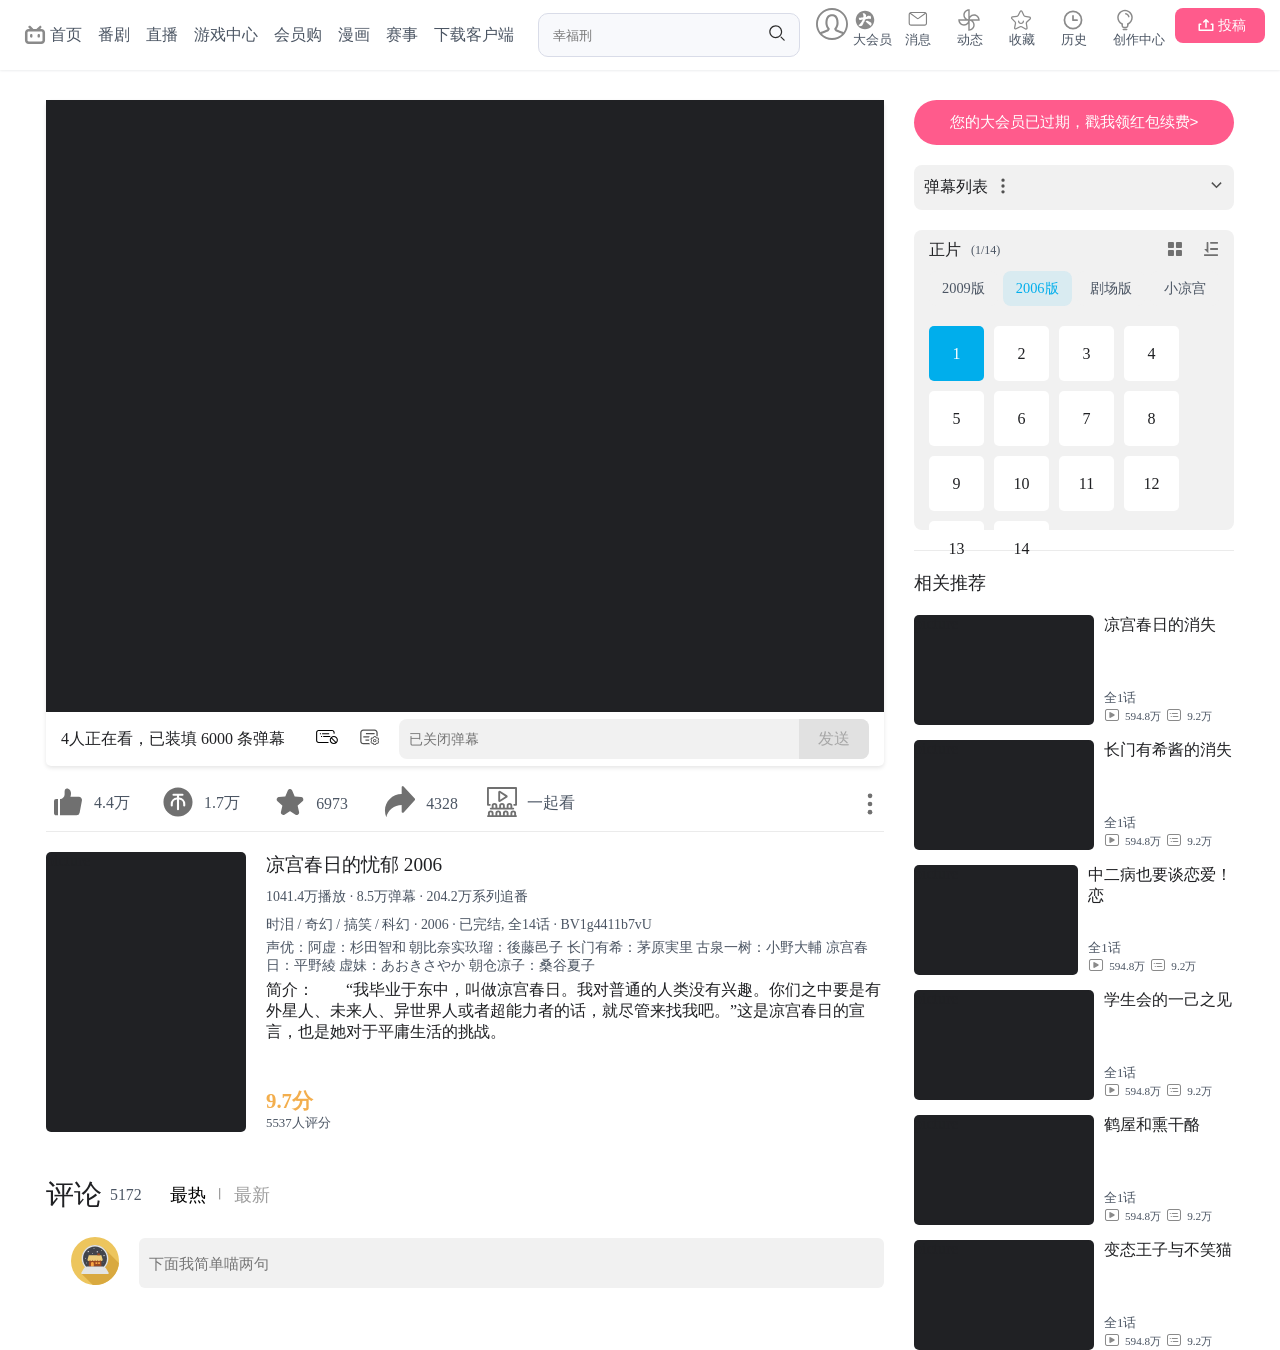
==== commit 8fe0236d: "调整部分字体大小，添加部分图标" ====
--- a/bilibili-anime/detail/index.html
+++ b/bilibili-anime/detail/index.html
@@ -90,8 +90,10 @@
                             4人正在看，已装填 6000 条弹幕
                         </div>
                         <div class="player-sending-btns">
-                            <div class="sending-btn">图</div>
-                            <div class="sending-btn">图</div>
+                            <div class="sending-btn">
+                                <svg t="1776036970493" class="icon" viewBox="0 0 1024 1024" version="1.1" xmlns="http://www.w3.org/2000/svg" p-id="48521" width="24" height="24"><path d="M209.454545 349.090909h46.545455v46.545455H209.454545zM302.545455 349.090909h302.545454v46.545455H302.545455zM349.090909 465.454545h302.545455v46.545455H349.090909zM256 465.454545h46.545455v46.545455h-46.545455z" p-id="48522"></path><path d="M558.545455 721.454545H155.927273C123.345455 721.454545 93.090909 691.2 93.090909 658.618182V318.836364C93.090909 286.254545 123.345455 256 155.927273 256h572.509091c32.581818 0 62.836364 30.254545 62.836363 62.836364V349.090909c0 13.963636 9.309091 23.272727 23.272728 23.272727s23.272727-9.309091 23.272727-23.272727v-30.254545c0-58.181818-51.2-109.381818-109.381818-109.381819H155.927273C97.745455 209.454545 46.545455 260.654545 46.545455 318.836364v339.781818C46.545455 716.8 97.745455 768 155.927273 768H558.545455c13.963636 0 23.272727-9.309091 23.272727-23.272727s-9.309091-23.272727-23.272727-23.272728z" p-id="48523"></path><path d="M802.909091 465.454545c-95.418182 0-174.545455 79.127273-174.545455 174.545455s79.127273 174.545455 174.545455 174.545455 174.545455-79.127273 174.545454-174.545455-79.127273-174.545455-174.545454-174.545455z m0 302.545455c-69.818182 0-128-58.181818-128-128 0-23.272727 6.981818-44.218182 16.290909-62.836364l174.545455 174.545455c-18.618182 9.309091-39.563636 16.290909-62.836364 16.290909z m97.745454-46.545455L721.454545 542.254545c23.272727-18.618182 51.2-30.254545 81.454546-30.254545 69.818182 0 128 58.181818 128 128 0 30.254545-11.636364 60.509091-30.254546 81.454545z" p-id="48524"></path></svg>
+                            </div>
+                            <div class="sending-btn"><svg t="1776037037192" class="icon" viewBox="0 0 1029 1024" version="1.1" xmlns="http://www.w3.org/2000/svg" p-id="51344" width="20" height="24"><path d="M809.472 786.432c48.64 0 88.576-39.936 88.576-88.576s-39.936-88.576-88.576-88.576-88.576 39.936-88.576 88.576 39.936 88.576 88.576 88.576z m-45.056-88.576c0-24.576 19.968-45.056 45.056-45.056s45.056 19.968 45.056 45.056c0 24.576-19.968 45.056-45.056 45.056s-45.056-19.968-45.056-45.056z" fill="#515151" p-id="51345"></path><path d="M1016.832 735.232c-18.944-21.504-18.944-54.272 0-74.752 12.288-13.312 15.872-32.768 9.216-49.664-7.68-19.968-19.456-38.4-30.72-55.296-10.24-13.824-28.672-20.992-47.104-16.896-13.312 3.072-27.136 1.024-39.936-6.144-12.288-6.656-21.504-18.432-25.088-31.232-5.632-17.408-19.968-29.696-38.4-32.768-20.992-2.56-42.496-2.56-62.976 0-17.92 3.072-32.768 15.36-38.4 32.768-3.584 9.728-10.752 23.04-25.088 31.232-12.288 7.168-26.112 9.216-39.936 6.144-3.072-0.512-6.656-1.024-9.728-1.024-14.848 0-28.672 6.656-37.888 17.92-13.312 16.896-24.064 35.84-31.744 54.784-6.656 16.896-3.072 36.352 9.216 49.664 18.944 21.504 18.944 54.272 0 74.752-12.288 13.312-15.872 32.768-9.216 49.664 6.656 17.408 17.408 35.328 31.744 54.784 11.264 13.824 29.184 20.48 46.592 16.896 4.096-1.024 8.192-1.536 12.288-1.536 24.576 0 45.568 15.36 52.736 38.912 5.632 17.408 19.968 29.696 38.4 32.768 10.24 1.536 20.992 2.56 31.744 2.56 10.24 0 20.992-1.024 31.744-1.536 17.92-3.072 32.768-15.36 38.4-32.768 3.584-9.728 10.752-23.04 25.088-31.232 12.288-7.168 26.112-9.216 39.936-6.144 3.072 0.512 6.144 1.024 9.728 1.024 14.336 0 28.16-6.656 37.376-17.92 13.312-16.896 24.064-35.84 31.744-54.784 6.144-17.408 2.048-36.864-9.728-50.176z m-351.744 76.288c-11.264-14.848-19.456-29.184-25.088-43.52 0-0.512-0.512-2.048 0.512-3.072 34.304-37.888 34.304-95.744 0-133.632-0.512-0.512-1.024-1.024-0.512-4.096 6.144-14.336 14.848-28.672 25.6-43.008 0.512-0.512 1.536-1.024 2.56-1.024h0.512c24.576 5.12 50.688 1.536 71.168-10.752 22.016-12.288 37.888-32.256 45.056-56.832 0-0.512 0.512-1.536 2.56-2.048 16.896-2.56 33.792-2.56 50.688 0h0.512c1.024 0 1.536 1.536 1.536 2.048 7.168 24.064 23.04 44.032 45.056 56.32 20.48 12.288 46.08 15.872 70.656 10.752 1.024-0.512 2.56-0.512 3.072 0.512 10.24 12.288 18.944 27.648 25.6 43.52 0.512 3.072 0 3.584-0.512 4.096-34.304 37.888-34.304 95.744 0 133.632 0.512 0.512 1.024 2.56 0.512 3.584-6.144 14.336-14.848 29.184-25.6 43.52-0.512 0.512-1.536 1.024-2.56 1.024h-0.512c-24.576-5.12-50.688-1.536-71.168 10.752-22.016 12.288-37.888 32.256-45.056 56.832 0 0.512-0.512 1.536-2.56 2.048h-1.536c-8.192 0.512-15.872 1.536-24.064 1.536s-16.896-1.024-25.088-1.536c-2.048-0.512-2.56-1.536-2.56-2.56-13.312-40.96-52.224-69.12-94.72-69.12-7.168 0-13.824 1.024-20.992 2.048-1.024 0-2.56-0.512-3.072-1.024zM356.864 305.152h444.416v64H356.864zM509.44 705.536c15.872-16.896 22.528-39.936 19.968-61.952H332.288v64h175.616c0.512-1.024 1.024-1.536 1.536-2.048zM543.744 487.424c4.608-5.632 9.728-9.728 15.872-13.312H220.672v64H512c8.704-17.92 19.968-35.328 31.744-50.688z" fill="#515151" p-id="51346"></path><path d="M543.744 849.408c-5.632-7.68-11.264-15.36-16.384-23.552H223.232c-54.272 0-96.256-41.472-96.256-96.256V282.112c0-54.272 41.472-96.256 96.256-96.256h576c54.272 0 96.256 41.472 96.256 96.256v175.104c1.024 0.512 2.048 1.536 3.584 2.048 17.408 9.728 36.864 13.312 56.832 8.704 1.536-0.512 2.56-0.512 4.096-0.512V282.112c0-89.6-70.656-159.744-159.744-159.744H223.232c-89.6 0-159.744 70.656-159.744 159.744v448c0 89.6 70.144 159.744 159.744 159.744h357.888c-18.432-17.92-24.064-24.064-37.376-40.448z" fill="#515151" p-id="51347"></path></svg></div>
                         </div>
                         <div class="player-sending-input">
                             <input class="input-set" type="text" placeholder="已关闭弹幕">
--- a/bilibili-anime/detail/style.css
+++ b/bilibili-anime/detail/style.css
@@ -241,13 +241,13 @@
     position: relative;
 }
 .intro-title {
-    font-size: 1.5rem;
-    font-weight: 400;
+    font-size: 1.2rem;
+    font-weight: 420;
     margin-bottom: 10px;
 }
 .info-item {
     color: #4b5563;
-    font-size: 0.99rem;
+    font-size: 0.87rem;
     margin-bottom: 5px;
 }
 .info-item:first-child {
@@ -259,12 +259,12 @@
 }
 .score-num {
     color: #f3ae4d;
-    font-size: 1.5rem;
+    font-size: 1.3rem;
     font-weight: 800;
 }
 .score-text {
     color: #4b5563;
-    font-size: 0.99rem;
+    font-size: 0.8rem;
 }
 
 .comment-section {
